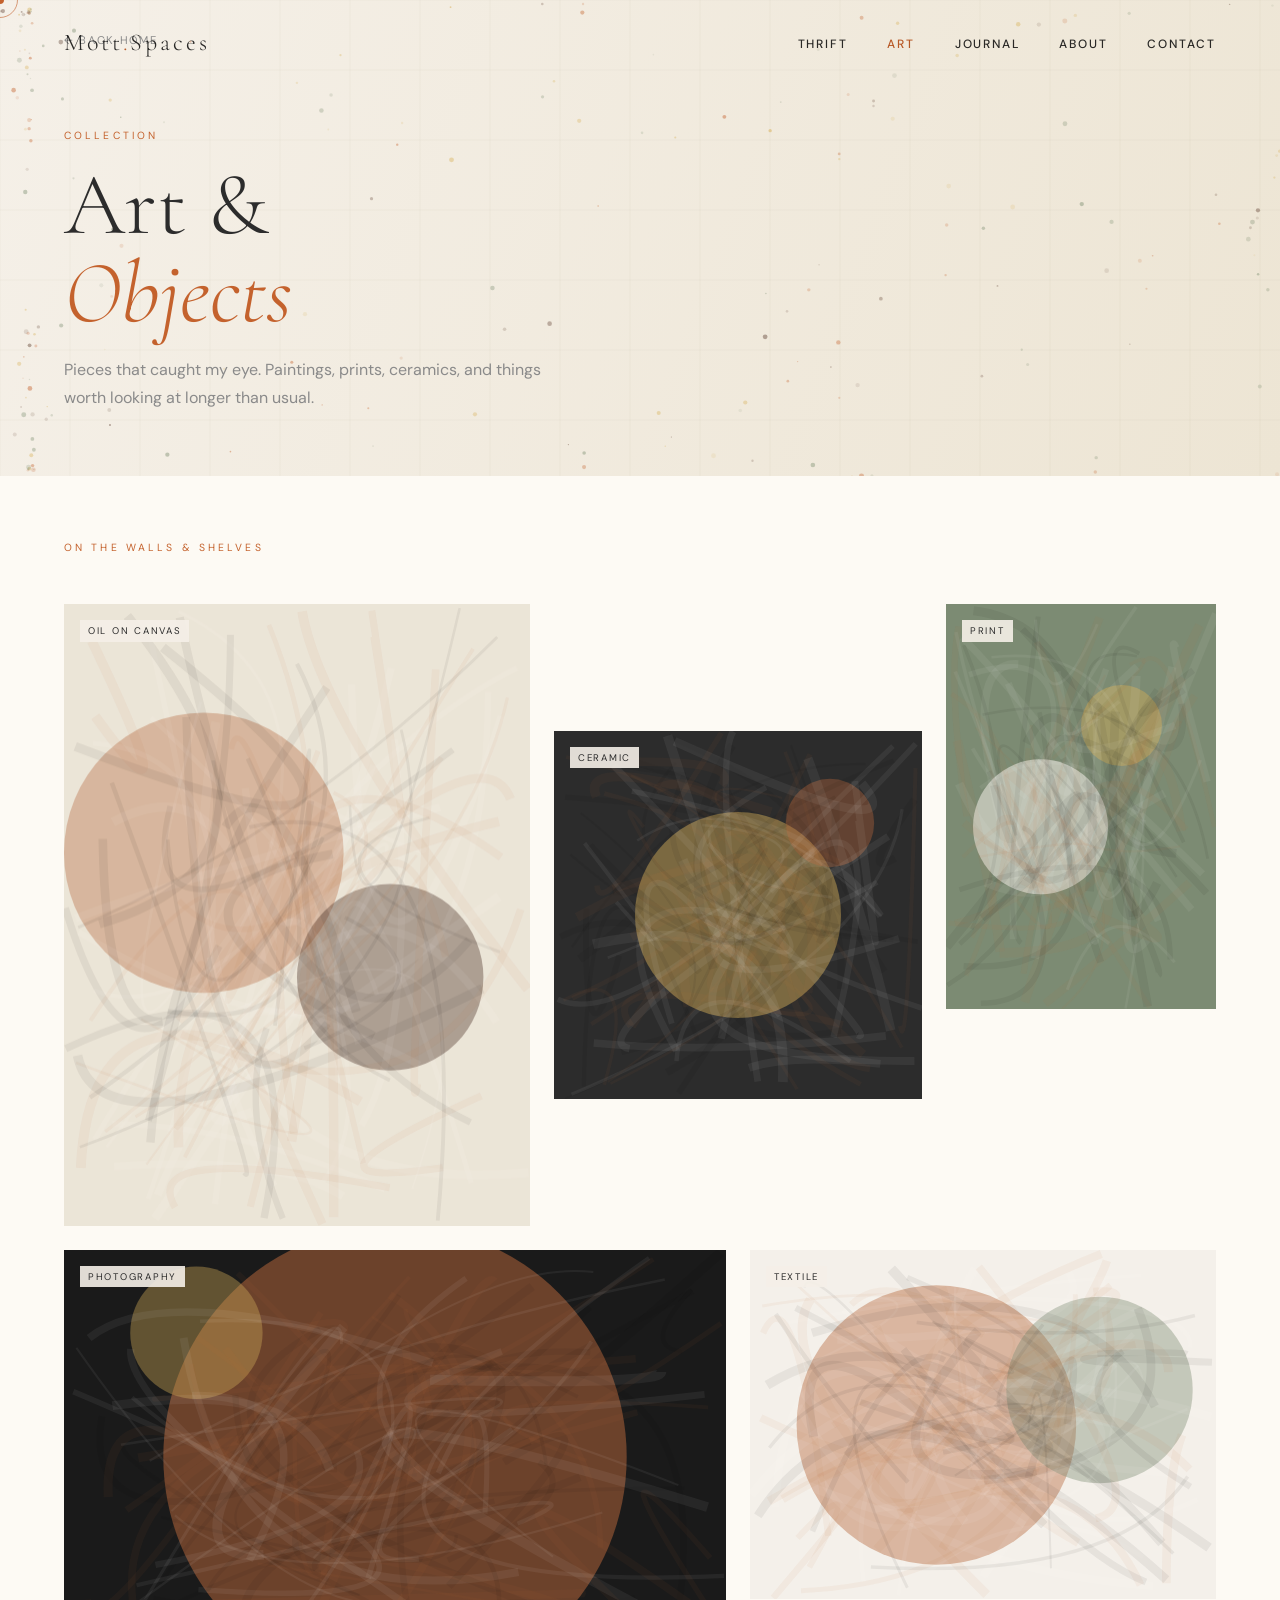
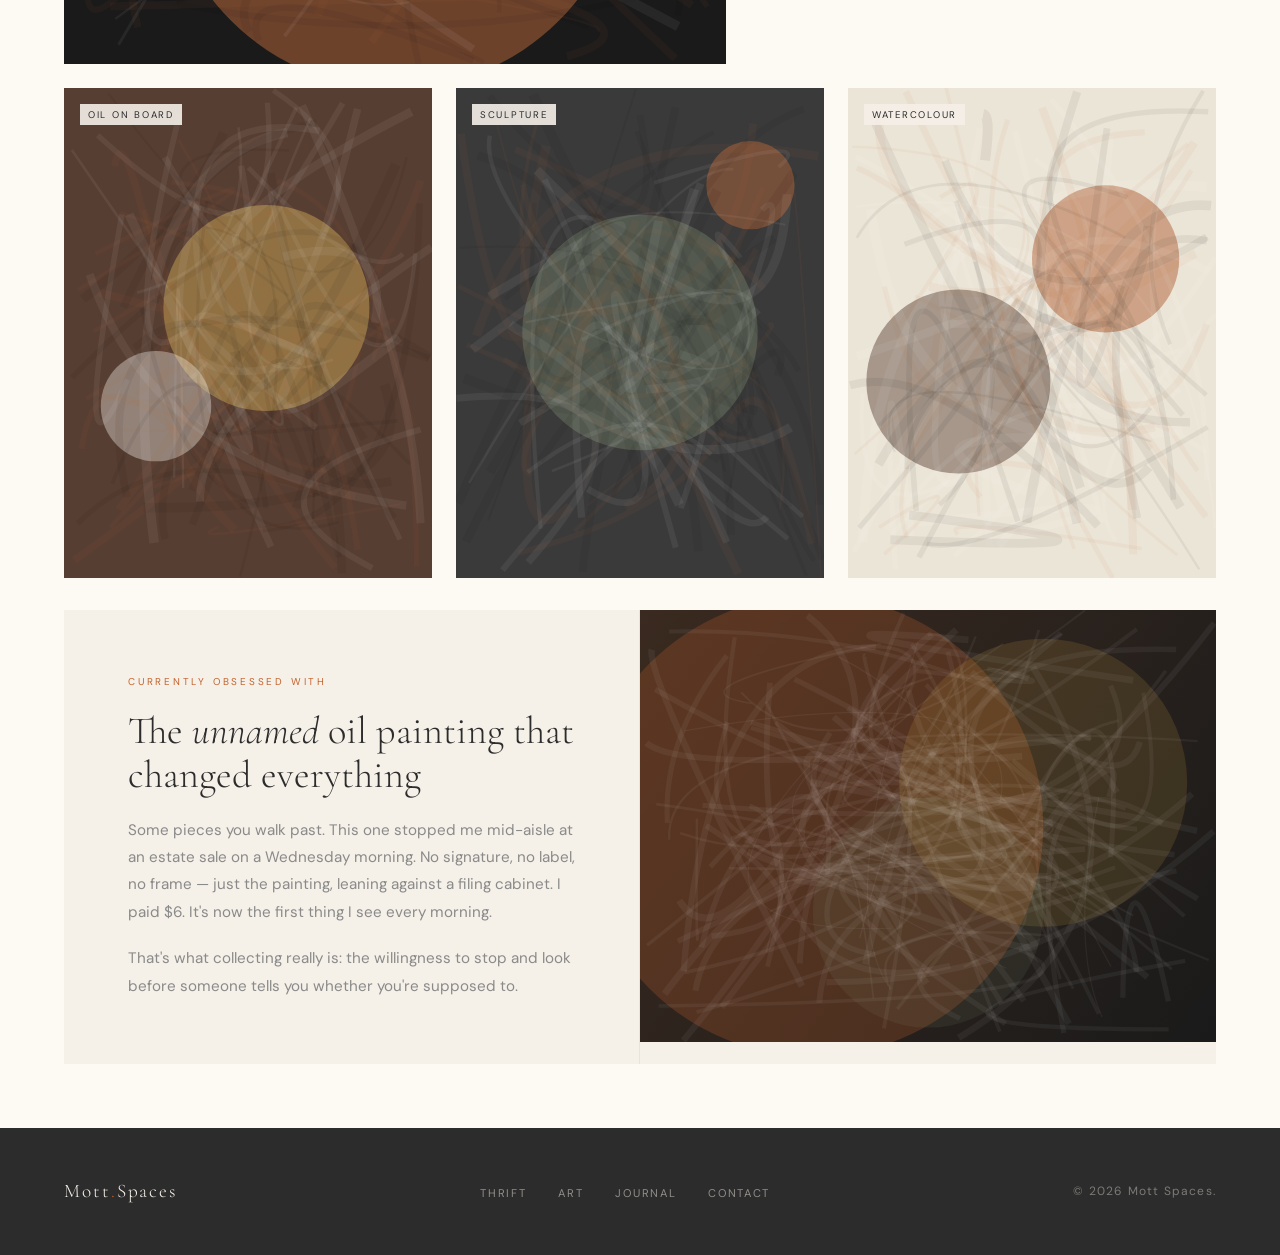
==== art/index.html @ 54dd6ce7 "restructure: homepage restored + dedicated thrift and art pages - index.html: restored as landing pa" ====
<!DOCTYPE html>
<html lang="en">
<head>
  <meta charset="UTF-8" />
  <meta name="viewport" content="width=device-width, initial-scale=1.0" />
  <title>Art &amp; Objects — Mott Spaces</title>
  <meta name="description" content="Paintings, prints, ceramics, and things worth looking at longer." />

  <link rel="preconnect" href="https://fonts.googleapis.com">
  <link rel="preconnect" href="https://fonts.gstatic.com" crossorigin>
  <link href="https://fonts.googleapis.com/css2?family=Cormorant+Garamond:ital,wght@0,300;0,400;0,600;1,300;1,400&family=DM+Sans:wght@300;400;500&display=swap" rel="stylesheet">
  <link rel="stylesheet" href="../assets/css/style.css" />

  <style>
    .reveal { opacity:0; transform:translateY(24px); transition:opacity .7s cubic-bezier(.25,.46,.45,.94),transform .7s cubic-bezier(.25,.46,.45,.94); }
    .reveal.visible { opacity:1; transform:translateY(0); }
    .reveal-delay-1 { transition-delay:.1s; }
    .reveal-delay-2 { transition-delay:.22s; }
    .reveal-delay-3 { transition-delay:.34s; }

    /* ── Page Hero ── */
    .page-hero {
      min-height: 52vh;
      display: flex; flex-direction: column; justify-content: flex-end;
      padding: 8rem var(--gutter) 4rem;
      position: relative; overflow: hidden;
      background: var(--cream);
    }
    #art-hero-canvas { position: absolute; inset: 0; width: 100%; height: 100%; }
    .page-hero-content { position: relative; z-index: 2; }
    .page-hero .back-link {
      position: absolute; top: 2rem; left: var(--gutter); z-index: 3;
      font-size: 0.7rem; letter-spacing: 0.15em; text-transform: uppercase;
      color: var(--mid-gray); text-decoration: none;
      display: flex; align-items: center; gap: 0.5rem; transition: color 0.3s;
    }
    .page-hero .back-link:hover { color: var(--terracotta); }
    .page-hero .eyebrow { font-size: 0.65rem; letter-spacing: 0.3em; text-transform: uppercase; color: var(--terracotta); margin-bottom: 1rem; display: block; }
    .page-hero h1 { font-family: var(--serif); font-size: clamp(3rem,7vw,5.5rem); font-weight: 300; color: var(--charcoal); line-height: 1; margin-bottom: 1.2rem; }
    .page-hero h1 em { font-style: italic; color: var(--terracotta); }
    .page-hero p { font-size: 1rem; color: var(--mid-gray); max-width: 480px; line-height: 1.75; }

    /* ── Gallery ── */
    .gallery-section { padding: 4rem var(--gutter); background: var(--warm-white); }

    /* Wall-style layout: asymmetric, editorial */
    .gallery-wall {
      display: grid;
      grid-template-columns: repeat(12, 1fr);
      gap: 1.5rem;
      margin-top: 3rem;
    }
    .art-card { position: relative; overflow: hidden; cursor: none; background: var(--light-gray); }
    .art-card:nth-child(1)  { grid-column: span 5; aspect-ratio: 3/4; }
    .art-card:nth-child(2)  { grid-column: span 4; aspect-ratio: 1/1; align-self: center; }
    .art-card:nth-child(3)  { grid-column: span 3; aspect-ratio: 2/3; }
    .art-card:nth-child(4)  { grid-column: span 7; aspect-ratio: 16/10; }
    .art-card:nth-child(5)  { grid-column: span 5; aspect-ratio: 4/3; }
    .art-card:nth-child(6)  { grid-column: span 4; aspect-ratio: 3/4; }
    .art-card:nth-child(7)  { grid-column: span 4; aspect-ratio: 3/4; }
    .art-card:nth-child(8)  { grid-column: span 4; aspect-ratio: 3/4; }

    .art-card canvas,
    .art-card img {
      position: absolute; inset: 0;
      width: 100%; height: 100%;
      object-fit: cover; display: block;
      transition: transform 0.9s cubic-bezier(0.25,0.46,0.45,0.94);
      filter: saturate(0.8);
    }
    .art-card:hover canvas,
    .art-card:hover img { transform: scale(1.04); filter: saturate(1.05); }

    /* Caption overlay */
    .art-caption {
      position: absolute;
      bottom: 0; left: 0; right: 0;
      background: linear-gradient(to top, rgba(44,44,44,0.9) 0%, transparent 60%);
      padding: 2rem 1.4rem 1.4rem;
      opacity: 0;
      transform: translateY(6px);
      transition: opacity 0.4s ease, transform 0.4s ease;
    }
    .art-card:hover .art-caption { opacity: 1; transform: translateY(0); }
    .art-caption h4 { font-family: var(--serif); font-size: 1.1rem; font-weight: 300; color: var(--cream); margin-bottom: 0.25rem; line-height: 1.2; }
    .art-caption .art-meta { font-size: 0.62rem; letter-spacing: 0.18em; text-transform: uppercase; color: var(--mustard); }
    .art-caption .art-note { font-size: 0.78rem; color: rgba(245,240,232,0.55); margin-top: 0.3rem; line-height: 1.5; }

    /* medium tag on corner */
    .art-tag {
      position: absolute; top: 1rem; left: 1rem; z-index: 2;
      font-size: 0.6rem; letter-spacing: 0.18em; text-transform: uppercase;
      background: rgba(245,240,232,0.9);
      color: var(--charcoal);
      padding: 3px 8px;
      pointer-events: none;
    }

    /* ── Second row: text + image split ── */
    .art-spotlight {
      display: grid;
      grid-template-columns: 1fr 1fr;
      gap: 0;
      background: var(--cream);
      margin-top: 2rem;
    }
    .art-spotlight-text {
      padding: 4rem;
      display: flex; flex-direction: column; justify-content: center; gap: 1.2rem;
      border-right: 1px solid var(--light-gray);
    }
    .art-spotlight-text .eyebrow { font-size: 0.62rem; letter-spacing: 0.28em; text-transform: uppercase; color: var(--terracotta); }
    .art-spotlight-text h3 { font-family: var(--serif); font-size: clamp(1.8rem,3vw,2.6rem); font-weight: 300; line-height: 1.15; color: var(--charcoal); }
    .art-spotlight-text h3 em { font-style: italic; }
    .art-spotlight-text p { font-size: 0.95rem; color: var(--mid-gray); line-height: 1.8; }
    .art-spotlight-img { aspect-ratio: 4/3; overflow: hidden; position: relative; }
    .art-spotlight-img canvas,
    .art-spotlight-img img { width: 100%; height: 100%; object-fit: cover; display: block; }

    @media (max-width: 900px) {
      .gallery-wall { grid-template-columns: 1fr 1fr; }
      .art-card:nth-child(n) { grid-column: span 1; aspect-ratio: 1/1; }
      .art-spotlight { grid-template-columns: 1fr; }
      .art-spotlight-text { padding: 2.5rem; border-right: none; border-bottom: 1px solid var(--light-gray); }
    }
  </style>
</head>
<body>

  <div class="cursor-dot"></div>
  <div class="cursor-ring"></div>

  <!-- ── NAV ─────────────────────────────────── -->
  <nav>
    <a href="/" class="nav-logo">Mott<span>.</span>Spaces</a>
    <ul class="nav-links">
      <li><a href="../thrift/index.html">Thrift</a></li>
      <li><a href="index.html" style="color:var(--terracotta)">Art</a></li>
      <li><a href="../index.html#journal">Journal</a></li>
      <li><a href="../index.html#about">About</a></li>
      <li><a href="../index.html#contact">Contact</a></li>
    </ul>
  </nav>

  <!-- ── PAGE HERO ────────────────────────────── -->
  <div class="page-hero">
    <canvas id="art-hero-canvas" aria-hidden="true"></canvas>
    <a href="../index.html" class="back-link">← Back home</a>
    <div class="page-hero-content">
      <span class="eyebrow reveal">Collection</span>
      <h1 class="reveal reveal-delay-1">Art &amp;<br><em>Objects</em></h1>
      <p class="reveal reveal-delay-2">Pieces that caught my eye. Paintings, prints, ceramics, and things worth looking at longer than usual.</p>
    </div>
  </div>

  <!-- ── GALLERY ──────────────────────────────── -->
  <div class="gallery-section">

    <span class="section-label reveal">On the Walls &amp; Shelves</span>

    <div class="gallery-wall">

      <div class="art-card reveal">
        <span class="art-tag">Oil on canvas</span>
        <canvas id="ac1"></canvas>
        <div class="art-caption">
          <h4>Untitled Figure Study</h4>
          <span class="art-meta">Found · Estate Sale 2024</span>
          <p class="art-note">No signature. Gestural brushwork, likely 1960s–70s.</p>
        </div>
      </div>

      <div class="art-card reveal reveal-delay-1">
        <span class="art-tag">Ceramic</span>
        <canvas id="ac2"></canvas>
        <div class="art-caption">
          <h4>Stoneware Vessel</h4>
          <span class="art-meta">Bought · Flea Market 2025</span>
          <p class="art-note">Ash glaze, fire-marked base. Unknown studio potter.</p>
        </div>
      </div>

      <div class="art-card reveal reveal-delay-2">
        <span class="art-tag">Print</span>
        <canvas id="ac3"></canvas>
        <div class="art-caption">
          <h4>Lithograph, Abstract</h4>
          <span class="art-meta">Found · Bins 2023</span>
          <p class="art-note">Numbered 12/50. Still hunting the artist's name.</p>
        </div>
      </div>

      <div class="art-card reveal reveal-delay-1">
        <span class="art-tag">Photography</span>
        <canvas id="ac4"></canvas>
        <div class="art-caption">
          <h4>Architectural Study, Rome</h4>
          <span class="art-meta">Gift · 2022</span>
          <p class="art-note">Silver gelatin print, framed in original walnut.</p>
        </div>
      </div>

      <div class="art-card reveal reveal-delay-2">
        <span class="art-tag">Textile</span>
        <canvas id="ac5"></canvas>
        <div class="art-caption">
          <h4>Hand-Woven Wall Piece</h4>
          <span class="art-meta">Bought · Maker's Market 2025</span>
          <p class="art-note">Natural linen and wool. Takes the light well.</p>
        </div>
      </div>

      <div class="art-card reveal reveal-delay-3">
        <span class="art-tag">Oil on board</span>
        <canvas id="ac6"></canvas>
        <div class="art-caption">
          <h4>Landscape Fragment</h4>
          <span class="art-meta">Found · Value Village 2024</span>
          <p class="art-note">Tiny painting, huge presence. $4.</p>
        </div>
      </div>

      <div class="art-card reveal">
        <span class="art-tag">Sculpture</span>
        <canvas id="ac7"></canvas>
        <div class="art-caption">
          <h4>Cast Iron Form</h4>
          <span class="art-meta">Found · Industrial Auction 2023</span>
          <p class="art-note">Industrial origin, repurposed as object. Heavy.</p>
        </div>
      </div>

      <div class="art-card reveal reveal-delay-1">
        <span class="art-tag">Watercolour</span>
        <canvas id="ac8"></canvas>
        <div class="art-caption">
          <h4>Interior, Morning Light</h4>
          <span class="art-meta">Bought · Artist Studio 2026</span>
          <p class="art-note">Small format, local artist. Captures something true.</p>
        </div>
      </div>

    </div>

    <!-- Spotlight piece -->
    <div class="art-spotlight reveal">
      <div class="art-spotlight-text">
        <span class="eyebrow">Currently Obsessed With</span>
        <h3>The <em>unnamed</em> oil painting that changed everything</h3>
        <p>
          Some pieces you walk past. This one stopped me mid-aisle at an estate sale on a Wednesday
          morning. No signature, no label, no frame — just the painting, leaning against a filing
          cabinet. I paid $6. It's now the first thing I see every morning.
        </p>
        <p>
          That's what collecting really is: the willingness to stop and look before someone tells
          you whether you're supposed to.
        </p>
      </div>
      <div class="art-spotlight-img">
        <canvas id="ac-spot"></canvas>
      </div>
    </div>

  </div>

  <!-- ── FOOTER ────────────────────────────────── -->
  <footer>
    <span class="logo">Mott<span>.</span>Spaces</span>
    <ul class="footer-links">
      <li><a href="../thrift/index.html">Thrift</a></li>
      <li><a href="index.html">Art</a></li>
      <li><a href="../index.html#journal">Journal</a></li>
      <li><a href="../index.html#contact">Contact</a></li>
    </ul>
    <p>© 2026 Mott Spaces.</p>
  </footer>

  <script src="../assets/js/main.js"></script>
  <script>
    // Art hero canvas — warm organic flow field
    (function() {
      const c = document.getElementById('art-hero-canvas');
      if (!c) return;
      const ctx = c.getContext('2d');
      let W, H;
      function resize() { W = c.width = window.innerWidth; H = c.height = c.parentElement.offsetHeight || 500; }
      resize(); window.addEventListener('resize', resize);
      const cols = ['#C4622D','#D4A843','#7A8C6E','#5C3D2E'];
      const pts = Array.from({length: 200}, () => ({
        x: Math.random()*2000, y: Math.random()*600,
        vx:(Math.random()-.5)*.4, vy:(Math.random()-.5)*.4,
        r: Math.random()*2+.5,
        color: cols[Math.floor(Math.random()*cols.length)],
        a: Math.random()*.35+.1
      }));
      let t = 0;
      (function loop(){
        requestAnimationFrame(loop);
        c.width = W;
        // warm gradient
        const g = ctx.createLinearGradient(0,0,W,H);
        g.addColorStop(0,'#F5F0E8'); g.addColorStop(1,'#EDE5D4');
        ctx.fillStyle = g; ctx.fillRect(0,0,W,H);
        // grid
        ctx.globalAlpha=0.035; ctx.strokeStyle='#5C3D2E'; ctx.lineWidth=1;
        for(let x=0;x<W;x+=70){ctx.beginPath();ctx.moveTo(x,0);ctx.lineTo(x,H);ctx.stroke();}
        for(let y=0;y<H;y+=70){ctx.beginPath();ctx.moveTo(0,y);ctx.lineTo(W,y);ctx.stroke();}
        // particles
        pts.forEach(p=>{
          const ang = Math.sin(p.x*.004+t*.0004)*Math.cos(p.y*.004+t*.0003)*Math.PI*2;
          p.vx+=Math.cos(ang)*.01; p.vy+=Math.sin(ang)*.01;
          p.vx*=.98; p.vy*=.98;
          p.x+=p.vx; p.y+=p.vy;
          if(p.x<0) p.x=W; if(p.x>W) p.x=0;
          if(p.y<0) p.y=H; if(p.y>H) p.y=0;
          ctx.globalAlpha=p.a;
          ctx.fillStyle=p.color;
          ctx.beginPath();ctx.arc(p.x,p.y,p.r,0,Math.PI*2);ctx.fill();
        });
        ctx.globalAlpha=1; t++;
      })();
    })();

    // Art card canvases — each a different MCM painting-like composition
    const artCards = [
      { id:'ac1', bg:'#EDE5D4', shapes:[{c:'#C4622D',x:.3,y:.4,r:.3},{c:'#5C3D2E',x:.7,y:.6,r:.2}] },
      { id:'ac2', bg:'#2C2C2C', shapes:[{c:'#D4A843',x:.5,y:.5,r:.28},{c:'#C4622D',x:.75,y:.25,r:.12}] },
      { id:'ac3', bg:'#7A8C6E', shapes:[{c:'#F5F0E8',x:.35,y:.55,r:.25},{c:'#D4A843',x:.65,y:.3,r:.15}] },
      { id:'ac4', bg:'#1A1A1A', shapes:[{c:'#C4622D',x:.5,y:.5,r:.35},{c:'#D4A843',x:.2,y:.2,r:.1}] },
      { id:'ac5', bg:'#F5F0E8', shapes:[{c:'#C4622D',x:.4,y:.5,r:.3},{c:'#7A8C6E',x:.75,y:.4,r:.2}] },
      { id:'ac6', bg:'#5C3D2E', shapes:[{c:'#D4A843',x:.55,y:.45,r:.28},{c:'#F5F0E8',x:.25,y:.65,r:.15}] },
      { id:'ac7', bg:'#3A3A3A', shapes:[{c:'#7A8C6E',x:.5,y:.5,r:.32},{c:'#C4622D',x:.8,y:.2,r:.12}] },
      { id:'ac8', bg:'#EDE5D4', shapes:[{c:'#5C3D2E',x:.3,y:.6,r:.25},{c:'#C4622D',x:.7,y:.35,r:.2}] },
    ];

    function drawArtCard(cfg) {
      const c = document.getElementById(cfg.id);
      if (!c) return;
      const ctx = c.getContext('2d');
      const par = c.parentElement;
      c.width  = par.offsetWidth  || 400;
      c.height = par.offsetHeight || 500;
      const W = c.width, H = c.height;
      ctx.fillStyle = cfg.bg; ctx.fillRect(0,0,W,H);
      cfg.shapes.forEach(s => {
        ctx.globalAlpha = .35 + Math.random()*.2;
        ctx.fillStyle = s.c;
        ctx.beginPath(); ctx.arc(s.x*W, s.y*H, s.r*W, 0, Math.PI*2); ctx.fill();
      });
      // paint-like brushstroke texture
      ctx.globalAlpha = .06;
      for(let i=0;i<80;i++){
        ctx.strokeStyle = ['#fff','#000','#C4622D'][i%3];
        ctx.lineWidth = Math.random()*8+2;
        ctx.beginPath();
        ctx.moveTo(Math.random()*W, Math.random()*H);
        ctx.quadraticCurveTo(Math.random()*W,Math.random()*H,Math.random()*W,Math.random()*H);
        ctx.stroke();
      }
      ctx.globalAlpha=1;
    }

    function drawSpotlight(id) {
      const c = document.getElementById(id);
      if (!c) return;
      const ctx = c.getContext('2d');
      const par = c.parentElement;
      c.width  = par.offsetWidth  || 600;
      c.height = par.offsetHeight || 400;
      const W = c.width, H = c.height;
      const g = ctx.createLinearGradient(0,0,W,H);
      g.addColorStop(0,'#3A2A20'); g.addColorStop(1,'#1A1A1A');
      ctx.fillStyle=g; ctx.fillRect(0,0,W,H);
      // layered shapes
      [[.3,.5,.4,'#C4622D',.25],[.7,.4,.25,'#D4A843',.15],[.5,.7,.2,'#7A8C6E',.12]].forEach(([x,y,r,col,a])=>{
        ctx.globalAlpha=a; ctx.fillStyle=col;
        ctx.beginPath(); ctx.arc(x*W,y*H,r*W,0,Math.PI*2); ctx.fill();
      });
      ctx.globalAlpha=.05;
      for(let i=0;i<100;i++){
        ctx.strokeStyle='#fff'; ctx.lineWidth=Math.random()*6+1;
        ctx.beginPath(); ctx.moveTo(Math.random()*W,Math.random()*H);
        ctx.quadraticCurveTo(Math.random()*W,Math.random()*H,Math.random()*W,Math.random()*H);
        ctx.stroke();
      }
      ctx.globalAlpha=1;
    }

    window.addEventListener('load', () => {
      artCards.forEach(drawArtCard);
      drawSpotlight('ac-spot');
    });
  </script>
</body>
</html>
---- assets/css/style.css ----
/* ============================================
   MOTT SPACES — Mid-Century Modern Design
   ============================================ */

@import url('https://fonts.googleapis.com/css2?family=Cormorant+Garamond:ital,wght@0,300;0,400;0,600;1,300;1,400&family=DM+Sans:wght@300;400;500&display=swap');

:root {
  --cream:     #F5F0E8;
  --warm-white:#FDFAF4;
  --walnut:    #5C3D2E;
  --terracotta:#C4622D;
  --mustard:   #D4A843;
  --sage:      #7A8C6E;
  --charcoal:  #2C2C2C;
  --mid-gray:  #8A8A8A;
  --light-gray:#E8E4DC;

  --serif: 'Cormorant Garamond', Georgia, serif;
  --sans:  'DM Sans', system-ui, sans-serif;

  --max-w: 1280px;
  --gutter: clamp(1.5rem, 5vw, 4rem);
}

*, *::before, *::after { box-sizing: border-box; margin: 0; padding: 0; }

html { scroll-behavior: smooth; }

body {
  background: var(--cream);
  color: var(--charcoal);
  font-family: var(--sans);
  font-size: 16px;
  line-height: 1.6;
  overflow-x: hidden;
  cursor: none; /* custom cursor */
}

/* ── CUSTOM CURSOR ─────────────────────────── */
.cursor-dot {
  position: fixed;
  width: 8px; height: 8px;
  background: var(--terracotta);
  border-radius: 50%;
  pointer-events: none;
  z-index: 9999;
  transform: translate(-50%, -50%);
  transition: transform 0.1s ease, width 0.3s ease, height 0.3s ease, background 0.3s ease;
}
.cursor-ring {
  position: fixed;
  width: 36px; height: 36px;
  border: 1.5px solid var(--terracotta);
  border-radius: 50%;
  pointer-events: none;
  z-index: 9998;
  transform: translate(-50%, -50%);
  transition: transform 0.15s ease, width 0.3s ease, height 0.3s ease, opacity 0.3s ease;
  opacity: 0.6;
}
body.cursor-hover .cursor-dot  { width: 12px; height: 12px; background: var(--mustard); }
body.cursor-hover .cursor-ring { width: 56px; height: 56px; opacity: 0.3; }

/* ── NAV ────────────────────────────────────── */
nav {
  position: fixed;
  top: 0; left: 0; right: 0;
  z-index: 100;
  display: flex;
  align-items: center;
  justify-content: space-between;
  padding: 1.5rem var(--gutter);
  mix-blend-mode: multiply;
  transition: background 0.4s ease, padding 0.4s ease;
}
nav.scrolled {
  background: rgba(245,240,232,0.92);
  backdrop-filter: blur(12px);
  padding: 1rem var(--gutter);
  mix-blend-mode: normal;
  border-bottom: 1px solid var(--light-gray);
}
.nav-logo {
  font-family: var(--serif);
  font-size: 1.5rem;
  font-weight: 300;
  letter-spacing: 0.12em;
  color: var(--charcoal);
  text-decoration: none;
}
.nav-logo span { color: var(--terracotta); }
.nav-links { display: flex; gap: 2.5rem; list-style: none; }
.nav-links a {
  font-family: var(--sans);
  font-size: 0.75rem;
  font-weight: 500;
  letter-spacing: 0.15em;
  text-transform: uppercase;
  color: var(--charcoal);
  text-decoration: none;
  position: relative;
  transition: color 0.3s;
}
.nav-links a::after {
  content: '';
  position: absolute;
  bottom: -3px; left: 0; right: 100%;
  height: 1px;
  background: var(--terracotta);
  transition: right 0.3s ease;
}
.nav-links a:hover { color: var(--terracotta); }
.nav-links a:hover::after { right: 0; }

/* ── HERO ───────────────────────────────────── */
#hero {
  position: relative;
  height: 100vh;
  display: flex;
  align-items: flex-end;
  padding: 0 var(--gutter) 5rem;
  overflow: hidden;
}
#hero-canvas {
  position: absolute;
  inset: 0;
  width: 100%; height: 100%;
  z-index: 0;
}
.hero-content {
  position: relative;
  z-index: 2;
  max-width: 720px;
}
.hero-eyebrow {
  font-family: var(--sans);
  font-size: 0.7rem;
  letter-spacing: 0.25em;
  text-transform: uppercase;
  color: var(--terracotta);
  margin-bottom: 1.2rem;
}
.hero-title {
  font-family: var(--serif);
  font-size: clamp(3.5rem, 8vw, 7rem);
  font-weight: 300;
  line-height: 0.95;
  color: var(--charcoal);
  margin-bottom: 1.8rem;
}
.hero-title em {
  font-style: italic;
  color: var(--terracotta);
}
.hero-sub {
  font-family: var(--sans);
  font-size: 1rem;
  font-weight: 300;
  color: var(--mid-gray);
  max-width: 420px;
  line-height: 1.7;
  margin-bottom: 2.5rem;
}
.hero-cta {
  display: inline-flex;
  align-items: center;
  gap: 0.75rem;
  font-family: var(--sans);
  font-size: 0.75rem;
  letter-spacing: 0.15em;
  text-transform: uppercase;
  color: var(--charcoal);
  text-decoration: none;
  border-bottom: 1px solid var(--charcoal);
  padding-bottom: 4px;
  transition: color 0.3s, border-color 0.3s;
}
.hero-cta:hover { color: var(--terracotta); border-color: var(--terracotta); }
.hero-scroll {
  position: absolute;
  right: var(--gutter);
  bottom: 5rem;
  z-index: 2;
  display: flex;
  flex-direction: column;
  align-items: center;
  gap: 0.5rem;
  font-size: 0.6rem;
  letter-spacing: 0.2em;
  text-transform: uppercase;
  color: var(--mid-gray);
  writing-mode: vertical-lr;
}
.hero-scroll::after {
  content: '';
  width: 1px;
  height: 60px;
  background: linear-gradient(to bottom, var(--terracotta), transparent);
  animation: scrollLine 2s ease-in-out infinite;
}
@keyframes scrollLine {
  0%   { transform: scaleY(0); transform-origin: top; }
  50%  { transform: scaleY(1); transform-origin: top; }
  51%  { transform-origin: bottom; }
  100% { transform: scaleY(0); transform-origin: bottom; }
}

/* ── SECTION SHARED ─────────────────────────── */
section { padding: clamp(4rem, 10vw, 8rem) var(--gutter); }

.section-label {
  font-size: 0.65rem;
  letter-spacing: 0.3em;
  text-transform: uppercase;
  color: var(--terracotta);
  margin-bottom: 1rem;
  display: block;
}
.section-title {
  font-family: var(--serif);
  font-size: clamp(2.2rem, 5vw, 3.8rem);
  font-weight: 300;
  line-height: 1.1;
  color: var(--charcoal);
  margin-bottom: 1.5rem;
}
.section-title em { font-style: italic; }

/* ── ABOUT STRIP ─────────────────────────────── */
#about {
  background: var(--charcoal);
  display: grid;
  grid-template-columns: 1fr 1fr;
  gap: 4rem;
  align-items: center;
}
#about .section-label { color: var(--mustard); }
#about .section-title { color: var(--cream); }
#about p {
  color: rgba(245,240,232,0.7);
  font-size: 1.05rem;
  line-height: 1.8;
  margin-bottom: 1.2rem;
}
.about-canvas-wrap {
  position: relative;
  aspect-ratio: 4/5;
  overflow: hidden;
}
#about-canvas { width: 100%; height: 100%; display: block; }

/* ── PROJECTS GRID ──────────────────────────── */
#projects { background: var(--warm-white); }
.projects-header {
  display: flex;
  align-items: flex-end;
  justify-content: space-between;
  margin-bottom: 3.5rem;
  flex-wrap: wrap;
  gap: 1rem;
}
.view-all {
  font-size: 0.75rem;
  letter-spacing: 0.15em;
  text-transform: uppercase;
  color: var(--mid-gray);
  text-decoration: none;
  border-bottom: 1px solid var(--light-gray);
  padding-bottom: 3px;
  transition: color 0.3s, border-color 0.3s;
}
.view-all:hover { color: var(--terracotta); border-color: var(--terracotta); }

.projects-grid {
  display: grid;
  grid-template-columns: repeat(12, 1fr);
  gap: 1.5rem;
}
.project-card {
  position: relative;
  overflow: hidden;
  background: var(--light-gray);
  cursor: none;
}
.project-card:nth-child(1) { grid-column: span 7; aspect-ratio: 4/3; }
.project-card:nth-child(2) { grid-column: span 5; aspect-ratio: 3/4; }
.project-card:nth-child(3) { grid-column: span 4; aspect-ratio: 3/4; }
.project-card:nth-child(4) { grid-column: span 8; aspect-ratio: 16/9; }

.project-card img {
  width: 100%; height: 100%;
  object-fit: cover;
  display: block;
  transition: transform 0.8s cubic-bezier(0.25, 0.46, 0.45, 0.94);
  filter: saturate(0.9);
}
.project-card:hover img { transform: scale(1.06); filter: saturate(1.1); }

.project-card-overlay {
  position: absolute;
  inset: 0;
  background: linear-gradient(to top, rgba(44,44,44,0.85) 0%, transparent 55%);
  opacity: 0;
  transition: opacity 0.4s ease;
  display: flex;
  flex-direction: column;
  justify-content: flex-end;
  padding: 2rem;
}
.project-card:hover .project-card-overlay { opacity: 1; }

.project-card-overlay h3 {
  font-family: var(--serif);
  font-size: 1.6rem;
  font-weight: 300;
  color: var(--cream);
  margin-bottom: 0.3rem;
}
.project-card-overlay span {
  font-size: 0.7rem;
  letter-spacing: 0.2em;
  text-transform: uppercase;
  color: var(--mustard);
}

/* placeholder canvas cards */
.project-placeholder {
  width: 100%; height: 100%;
  display: block;
}

/* ── JOURNAL ────────────────────────────────── */
#journal { background: var(--cream); }
.journal-grid {
  display: grid;
  grid-template-columns: repeat(auto-fill, minmax(320px, 1fr));
  gap: 2.5rem;
  margin-top: 3.5rem;
}
.journal-card {
  text-decoration: none;
  color: inherit;
  display: flex;
  flex-direction: column;
  gap: 1rem;
  group: true;
}
.journal-card-img {
  aspect-ratio: 3/2;
  overflow: hidden;
  background: var(--light-gray);
}
.journal-card-img canvas {
  width: 100%; height: 100%; display: block;
  transition: transform 0.6s ease;
}
.journal-card:hover .journal-card-img canvas { transform: scale(1.04); }

.journal-card-meta {
  display: flex;
  align-items: center;
  gap: 0.75rem;
  font-size: 0.65rem;
  letter-spacing: 0.2em;
  text-transform: uppercase;
  color: var(--mid-gray);
}
.journal-card-meta .tag {
  color: var(--terracotta);
  border: 1px solid var(--terracotta);
  padding: 2px 8px;
  border-radius: 20px;
}
.journal-card h3 {
  font-family: var(--serif);
  font-size: 1.5rem;
  font-weight: 300;
  line-height: 1.25;
  color: var(--charcoal);
  transition: color 0.3s;
}
.journal-card:hover h3 { color: var(--terracotta); }
.journal-card p {
  font-size: 0.9rem;
  color: var(--mid-gray);
  line-height: 1.7;
}

/* ── MARQUEE ─────────────────────────────────── */
.marquee-wrap {
  background: var(--walnut);
  padding: 1.2rem 0;
  overflow: hidden;
  white-space: nowrap;
}
.marquee-track {
  display: inline-flex;
  animation: marquee 22s linear infinite;
}
.marquee-track span {
  font-family: var(--serif);
  font-size: 1.1rem;
  font-style: italic;
  color: var(--cream);
  opacity: 0.8;
  padding: 0 2.5rem;
}
.marquee-track span.dot {
  color: var(--mustard);
  font-style: normal;
  opacity: 1;
  padding: 0;
}
@keyframes marquee { to { transform: translateX(-50%); } }

/* ── CONTACT ─────────────────────────────────── */
#contact {
  background: var(--cream);
  display: block;
  max-width: 640px;
}
#contact .section-title { margin-bottom: 2rem; }
.contact-detail {
  margin-bottom: 1.5rem;
}
.contact-detail label {
  display: block;
  font-size: 0.65rem;
  letter-spacing: 0.25em;
  text-transform: uppercase;
  color: var(--mid-gray);
  margin-bottom: 0.4rem;
}
.contact-detail a, .contact-detail p {
  font-family: var(--serif);
  font-size: 1.2rem;
  color: var(--charcoal);
  text-decoration: none;
  transition: color 0.3s;
}
.contact-detail a:hover { color: var(--terracotta); }

.contact-form { display: flex; flex-direction: column; gap: 1.5rem; }
.form-group { display: flex; flex-direction: column; gap: 0.4rem; }
.form-group label {
  font-size: 0.65rem;
  letter-spacing: 0.2em;
  text-transform: uppercase;
  color: var(--mid-gray);
}
.form-group input,
.form-group textarea {
  background: transparent;
  border: none;
  border-bottom: 1px solid var(--light-gray);
  padding: 0.6rem 0;
  font-family: var(--sans);
  font-size: 1rem;
  color: var(--charcoal);
  outline: none;
  transition: border-color 0.3s;
  resize: none;
}
.form-group input:focus,
.form-group textarea:focus { border-color: var(--terracotta); }
.form-group textarea { min-height: 120px; }
.btn-submit {
  align-self: flex-start;
  background: var(--terracotta);
  color: var(--cream);
  border: none;
  padding: 0.9rem 2.5rem;
  font-family: var(--sans);
  font-size: 0.75rem;
  letter-spacing: 0.2em;
  text-transform: uppercase;
  cursor: none;
  transition: background 0.3s, transform 0.2s;
}
.btn-submit:hover { background: var(--walnut); transform: translateY(-2px); }

/* ── FOOTER ──────────────────────────────────── */
footer {
  background: var(--charcoal);
  padding: 3rem var(--gutter);
  display: flex;
  align-items: center;
  justify-content: space-between;
  flex-wrap: wrap;
  gap: 1.5rem;
}
footer .logo {
  font-family: var(--serif);
  font-size: 1.2rem;
  font-weight: 300;
  color: var(--cream);
  letter-spacing: 0.1em;
}
footer .logo span { color: var(--terracotta); }
footer p {
  font-size: 0.75rem;
  color: rgba(245,240,232,0.4);
  letter-spacing: 0.1em;
}
.footer-links { display: flex; gap: 2rem; list-style: none; }
.footer-links a {
  font-size: 0.7rem;
  letter-spacing: 0.15em;
  text-transform: uppercase;
  color: rgba(245,240,232,0.5);
  text-decoration: none;
  transition: color 0.3s;
}
.footer-links a:hover { color: var(--mustard); }

/* ── RESPONSIVE ──────────────────────────────── */
@media (max-width: 768px) {
  #about, #contact { grid-template-columns: 1fr; }
  .about-canvas-wrap { aspect-ratio: 16/9; }
  .projects-grid { grid-template-columns: 1fr 1fr; }
  .project-card:nth-child(n) { grid-column: span 2; aspect-ratio: 4/3; }
  .nav-links { display: none; }
}
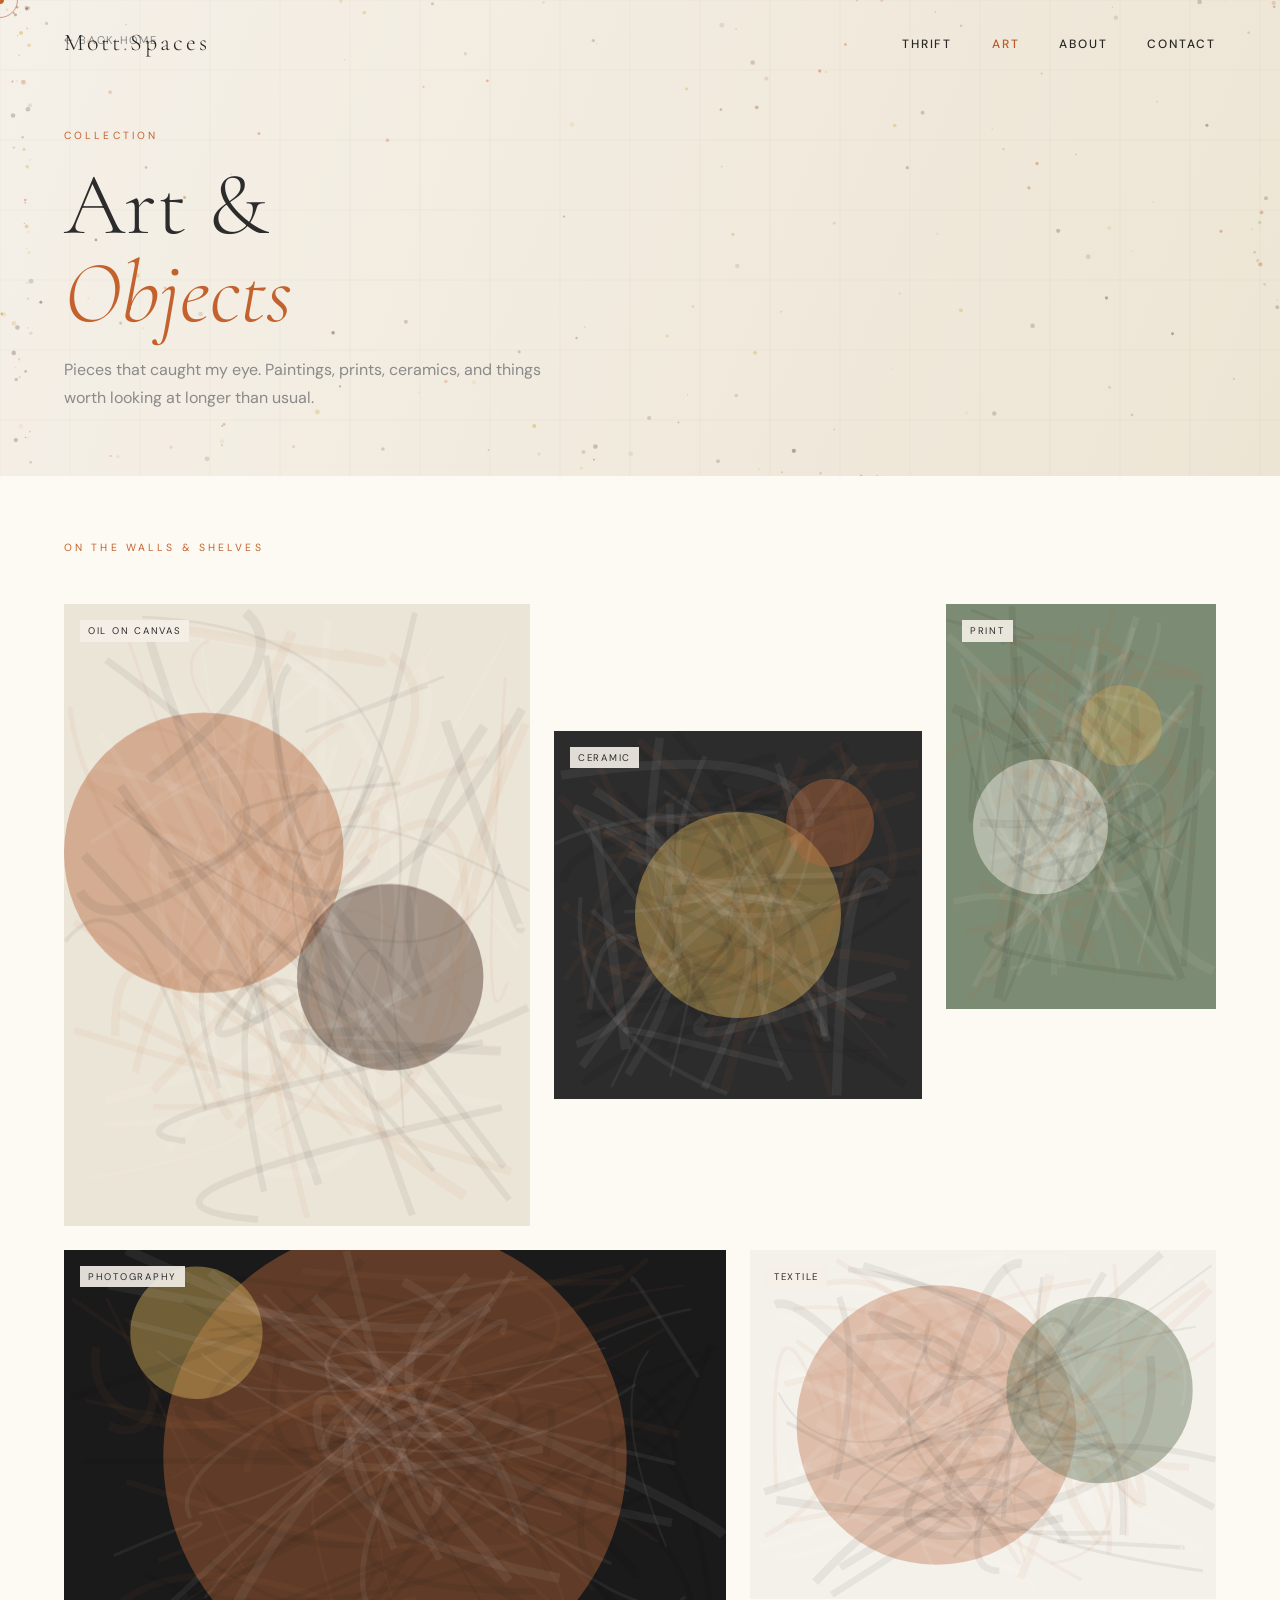
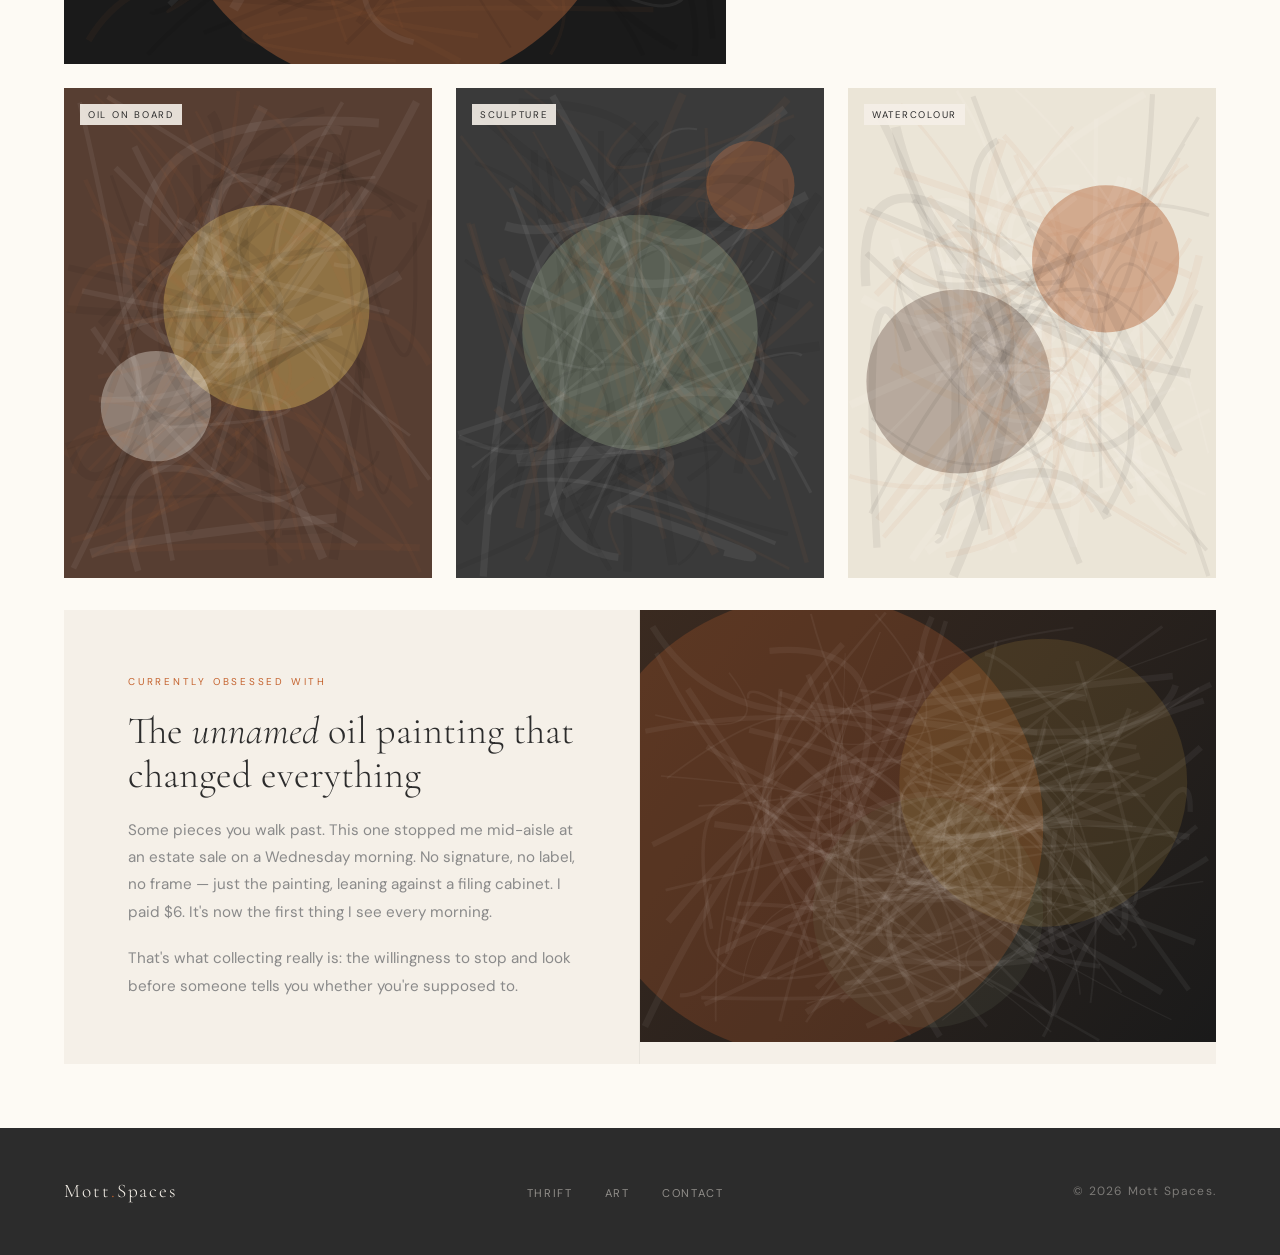
==== commit 87822fd0: "remove journal section: nav, footer, section card, and preview section" ====
--- a/art/index.html
+++ b/art/index.html
@@ -136,7 +136,6 @@
     <ul class="nav-links">
       <li><a href="../thrift/index.html">Thrift</a></li>
       <li><a href="index.html" style="color:var(--terracotta)">Art</a></li>
-      <li><a href="../index.html#journal">Journal</a></li>
       <li><a href="../index.html#about">About</a></li>
       <li><a href="../index.html#contact">Contact</a></li>
     </ul>
@@ -270,7 +269,6 @@
     <ul class="footer-links">
       <li><a href="../thrift/index.html">Thrift</a></li>
       <li><a href="index.html">Art</a></li>
-      <li><a href="../index.html#journal">Journal</a></li>
       <li><a href="../index.html#contact">Contact</a></li>
     </ul>
     <p>© 2026 Mott Spaces.</p>
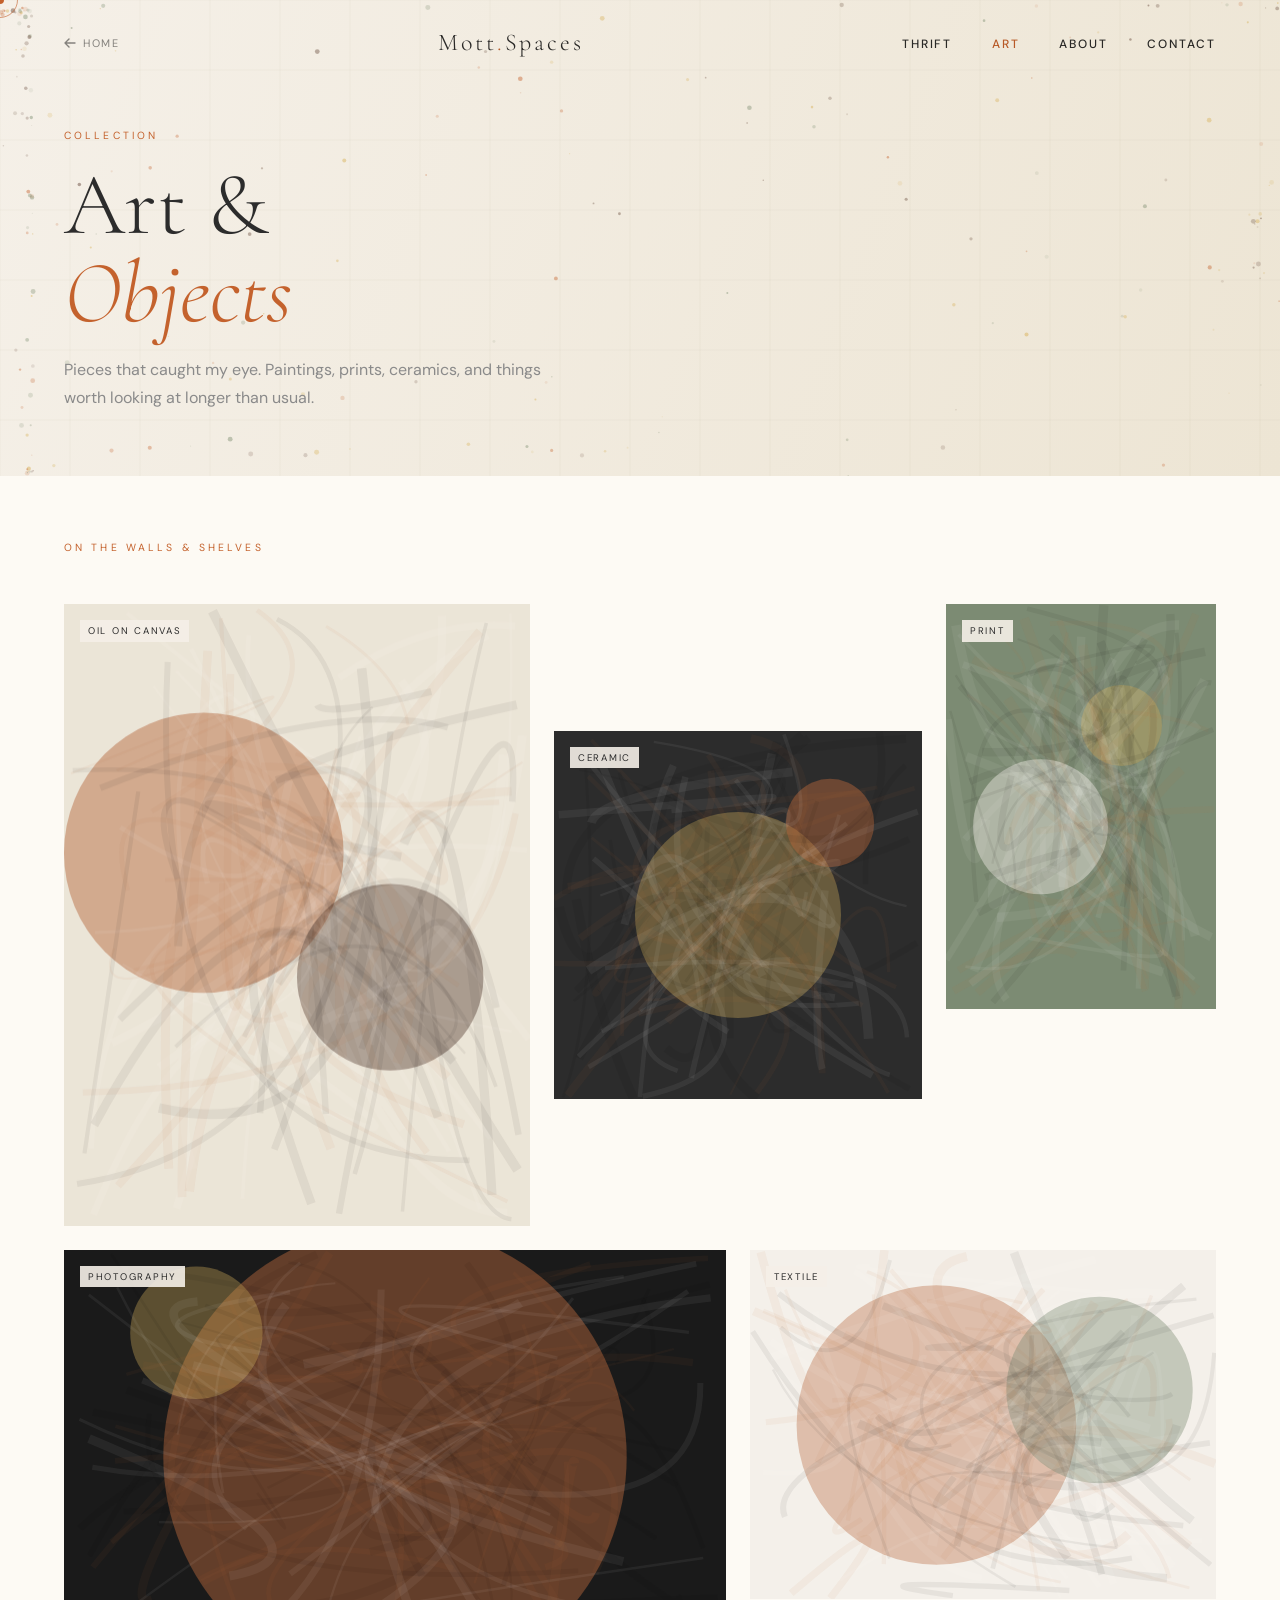
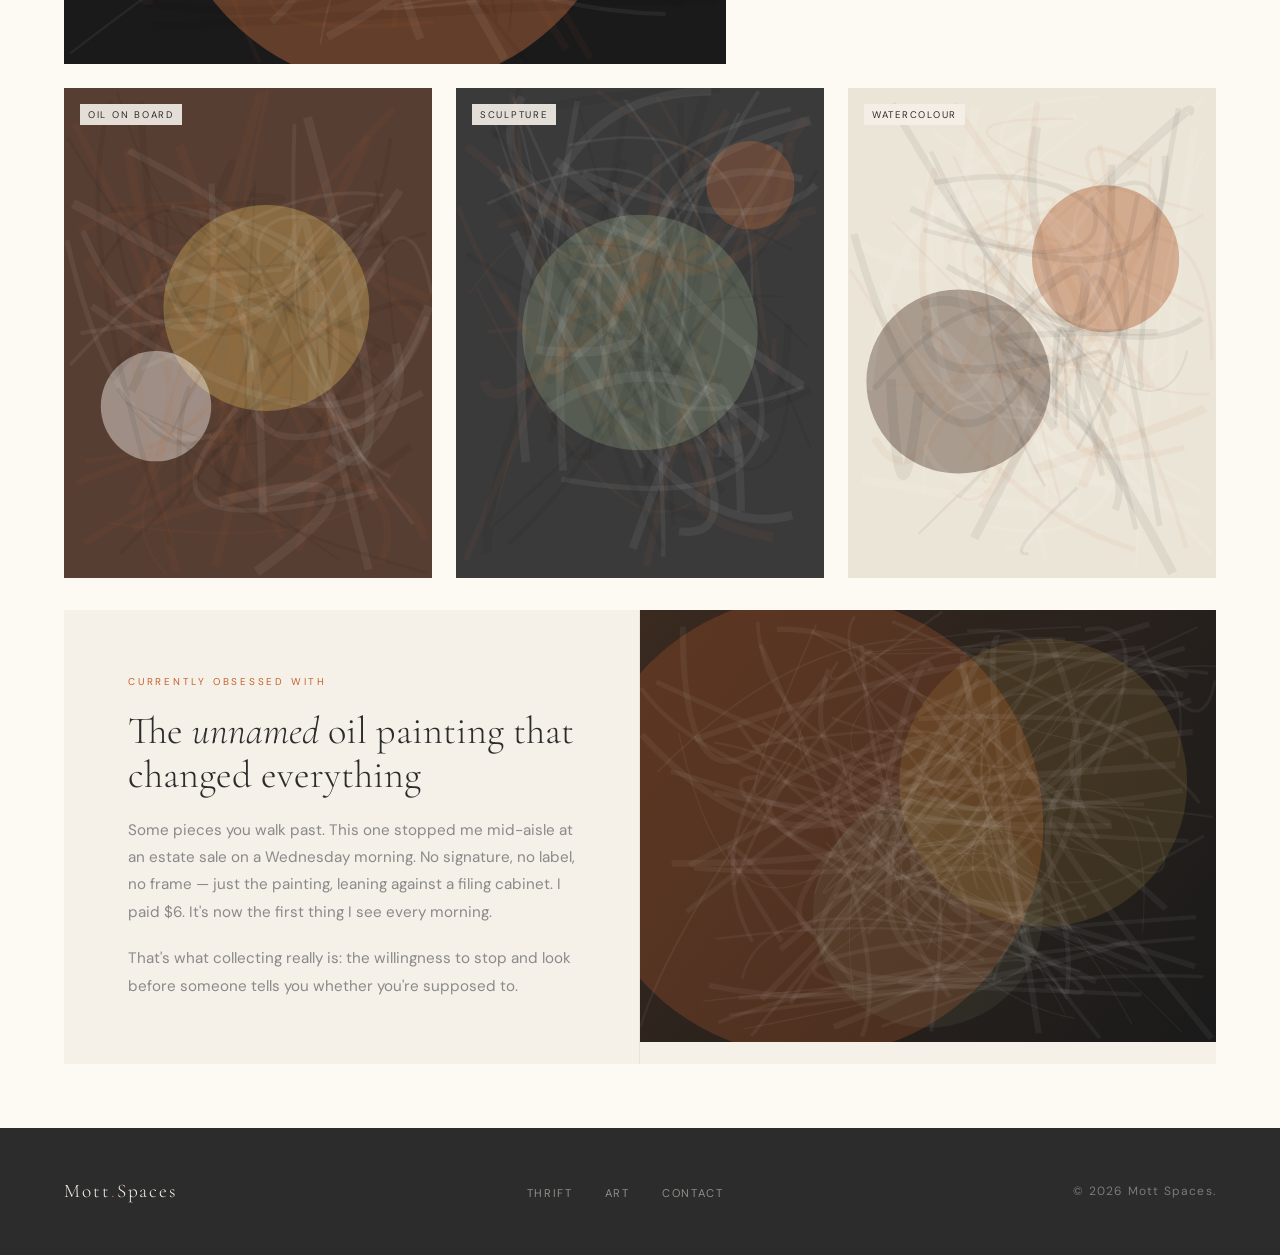
==== commit 92f3f90c: "fix: move back-home link into nav bar (left of logo), add lightbox to all pages - Back link no longe" ====
--- a/art/index.html
+++ b/art/index.html
@@ -28,13 +28,15 @@
     }
     #art-hero-canvas { position: absolute; inset: 0; width: 100%; height: 100%; }
     .page-hero-content { position: relative; z-index: 2; }
-    .page-hero .back-link {
-      position: absolute; top: 2rem; left: var(--gutter); z-index: 3;
-      font-size: 0.7rem; letter-spacing: 0.15em; text-transform: uppercase;
+    .nav-back {
+      font-size: 0.68rem; letter-spacing: 0.15em; text-transform: uppercase;
       color: var(--mid-gray); text-decoration: none;
-      display: flex; align-items: center; gap: 0.5rem; transition: color 0.3s;
-    }
-    .page-hero .back-link:hover { color: var(--terracotta); }
+      display: flex; align-items: center; gap: 0.45rem;
+      transition: color 0.3s;
+      white-space: nowrap;
+    }
+    .nav-back:hover { color: var(--terracotta); }
+    .nav-back svg { flex-shrink: 0; }
     .page-hero .eyebrow { font-size: 0.65rem; letter-spacing: 0.3em; text-transform: uppercase; color: var(--terracotta); margin-bottom: 1rem; display: block; }
     .page-hero h1 { font-family: var(--serif); font-size: clamp(3rem,7vw,5.5rem); font-weight: 300; color: var(--charcoal); line-height: 1; margin-bottom: 1.2rem; }
     .page-hero h1 em { font-style: italic; color: var(--terracotta); }
@@ -132,6 +134,10 @@
 
   <!-- ── NAV ─────────────────────────────────── -->
   <nav>
+    <a href="../index.html" class="nav-back">
+      <svg width="12" height="10" viewBox="0 0 12 10" fill="none"><path d="M11 5H1M5 1L1 5l4 4" stroke="currentColor" stroke-width="1.4" stroke-linecap="round" stroke-linejoin="round"/></svg>
+      Home
+    </a>
     <a href="/" class="nav-logo">Mott<span>.</span>Spaces</a>
     <ul class="nav-links">
       <li><a href="../thrift/index.html">Thrift</a></li>
@@ -144,7 +150,7 @@
   <!-- ── PAGE HERO ────────────────────────────── -->
   <div class="page-hero">
     <canvas id="art-hero-canvas" aria-hidden="true"></canvas>
-    <a href="../index.html" class="back-link">← Back home</a>
+
     <div class="page-hero-content">
       <span class="eyebrow reveal">Collection</span>
       <h1 class="reveal reveal-delay-1">Art &amp;<br><em>Objects</em></h1>
@@ -159,9 +165,12 @@
 
     <div class="gallery-wall">
 
-      <div class="art-card reveal">
+      <div class="art-card lightbox-trigger reveal"
+        data-lb-canvas="ac1"
+        data-lb-title="Untitled Figure Study"
+        data-lb-meta="Oil on canvas · Estate Sale 2024">
         <span class="art-tag">Oil on canvas</span>
-        <canvas id="ac1"></canvas>
+        <!-- ac1 --><canvas id="ac1"></canvas>
         <div class="art-caption">
           <h4>Untitled Figure Study</h4>
           <span class="art-meta">Found · Estate Sale 2024</span>
@@ -169,9 +178,12 @@
         </div>
       </div>
 
-      <div class="art-card reveal reveal-delay-1">
+      <div class="art-card lightbox-trigger reveal reveal-delay-1"
+        data-lb-canvas="ac2"
+        data-lb-title="Stoneware Vessel"
+        data-lb-meta="Ceramic · Flea Market 2025">
         <span class="art-tag">Ceramic</span>
-        <canvas id="ac2"></canvas>
+        <!-- ac2 --><canvas id="ac2"></canvas>
         <div class="art-caption">
           <h4>Stoneware Vessel</h4>
           <span class="art-meta">Bought · Flea Market 2025</span>
@@ -179,9 +191,12 @@
         </div>
       </div>
 
-      <div class="art-card reveal reveal-delay-2">
+      <div class="art-card lightbox-trigger reveal reveal-delay-2"
+        data-lb-canvas="ac3"
+        data-lb-title="Lithograph, Abstract"
+        data-lb-meta="Print · Bins 2023">
         <span class="art-tag">Print</span>
-        <canvas id="ac3"></canvas>
+        <!-- ac3 --><canvas id="ac3"></canvas>
         <div class="art-caption">
           <h4>Lithograph, Abstract</h4>
           <span class="art-meta">Found · Bins 2023</span>
@@ -189,9 +204,12 @@
         </div>
       </div>
 
-      <div class="art-card reveal reveal-delay-1">
+      <div class="art-card lightbox-trigger reveal reveal-delay-1"
+        data-lb-canvas="ac4"
+        data-lb-title="Architectural Study, Rome"
+        data-lb-meta="Photography · Gift 2022">
         <span class="art-tag">Photography</span>
-        <canvas id="ac4"></canvas>
+        <!-- ac4 --><canvas id="ac4"></canvas>
         <div class="art-caption">
           <h4>Architectural Study, Rome</h4>
           <span class="art-meta">Gift · 2022</span>
@@ -199,9 +217,12 @@
         </div>
       </div>
 
-      <div class="art-card reveal reveal-delay-2">
+      <div class="art-card lightbox-trigger reveal reveal-delay-2"
+        data-lb-canvas="ac5"
+        data-lb-title="Hand-Woven Wall Piece"
+        data-lb-meta="Textile · Maker's Market 2025">
         <span class="art-tag">Textile</span>
-        <canvas id="ac5"></canvas>
+        <!-- ac5 --><canvas id="ac5"></canvas>
         <div class="art-caption">
           <h4>Hand-Woven Wall Piece</h4>
           <span class="art-meta">Bought · Maker's Market 2025</span>
@@ -209,9 +230,12 @@
         </div>
       </div>
 
-      <div class="art-card reveal reveal-delay-3">
+      <div class="art-card lightbox-trigger reveal reveal-delay-3"
+        data-lb-canvas="ac6"
+        data-lb-title="Landscape Fragment"
+        data-lb-meta="Oil on board · Value Village 2024">
         <span class="art-tag">Oil on board</span>
-        <canvas id="ac6"></canvas>
+        <!-- ac6 --><canvas id="ac6"></canvas>
         <div class="art-caption">
           <h4>Landscape Fragment</h4>
           <span class="art-meta">Found · Value Village 2024</span>
@@ -219,9 +243,12 @@
         </div>
       </div>
 
-      <div class="art-card reveal">
+      <div class="art-card lightbox-trigger reveal"
+        data-lb-canvas="ac7"
+        data-lb-title="Cast Iron Form"
+        data-lb-meta="Sculpture · Industrial Auction 2023">
         <span class="art-tag">Sculpture</span>
-        <canvas id="ac7"></canvas>
+        <!-- ac7 --><canvas id="ac7"></canvas>
         <div class="art-caption">
           <h4>Cast Iron Form</h4>
           <span class="art-meta">Found · Industrial Auction 2023</span>
@@ -229,9 +256,12 @@
         </div>
       </div>
 
-      <div class="art-card reveal reveal-delay-1">
+      <div class="art-card lightbox-trigger reveal reveal-delay-1"
+        data-lb-canvas="ac8"
+        data-lb-title="Interior, Morning Light"
+        data-lb-meta="Watercolour · Artist Studio 2026">
         <span class="art-tag">Watercolour</span>
-        <canvas id="ac8"></canvas>
+        <!-- ac8 --><canvas id="ac8"></canvas>
         <div class="art-caption">
           <h4>Interior, Morning Light</h4>
           <span class="art-meta">Bought · Artist Studio 2026</span>
@@ -275,6 +305,7 @@
   </footer>
 
   <script src="../assets/js/main.js"></script>
+  <script src="../assets/js/lightbox.js"></script>
   <script>
     // Art hero canvas — warm organic flow field
     (function() {
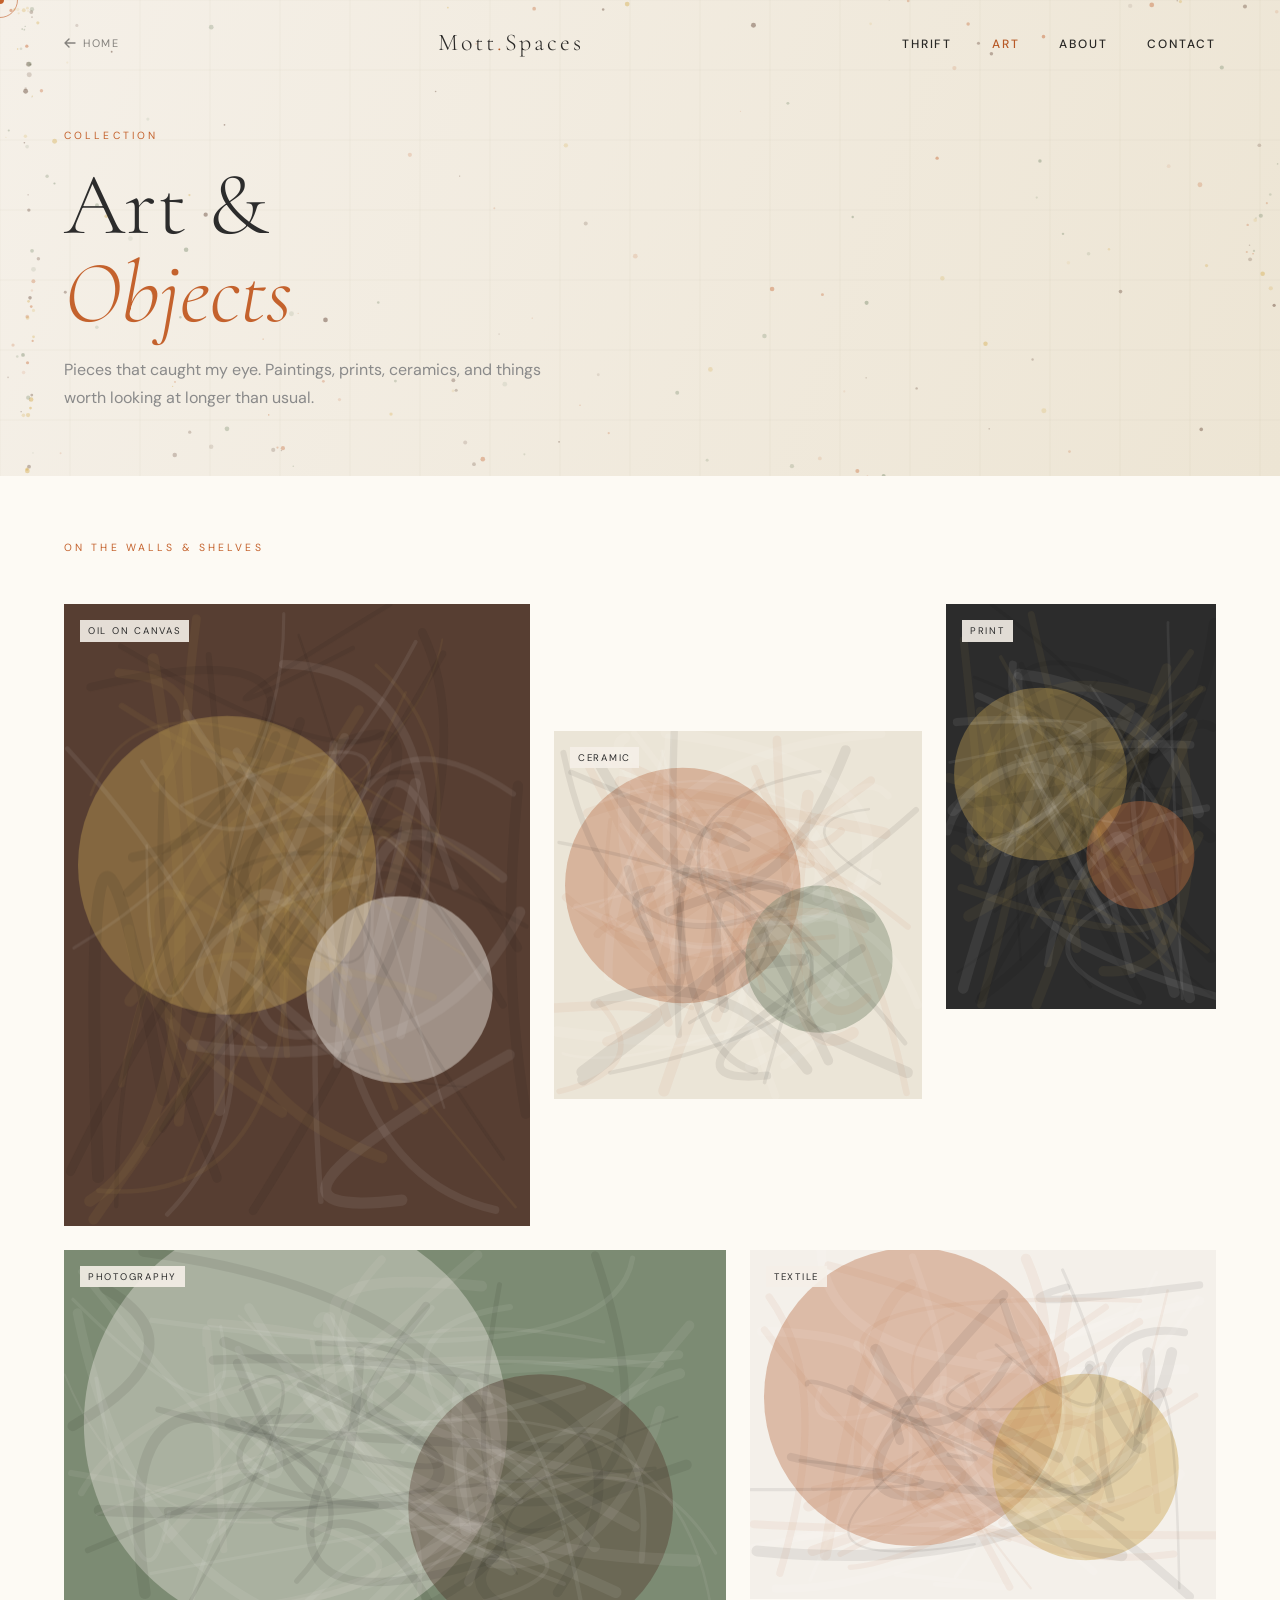
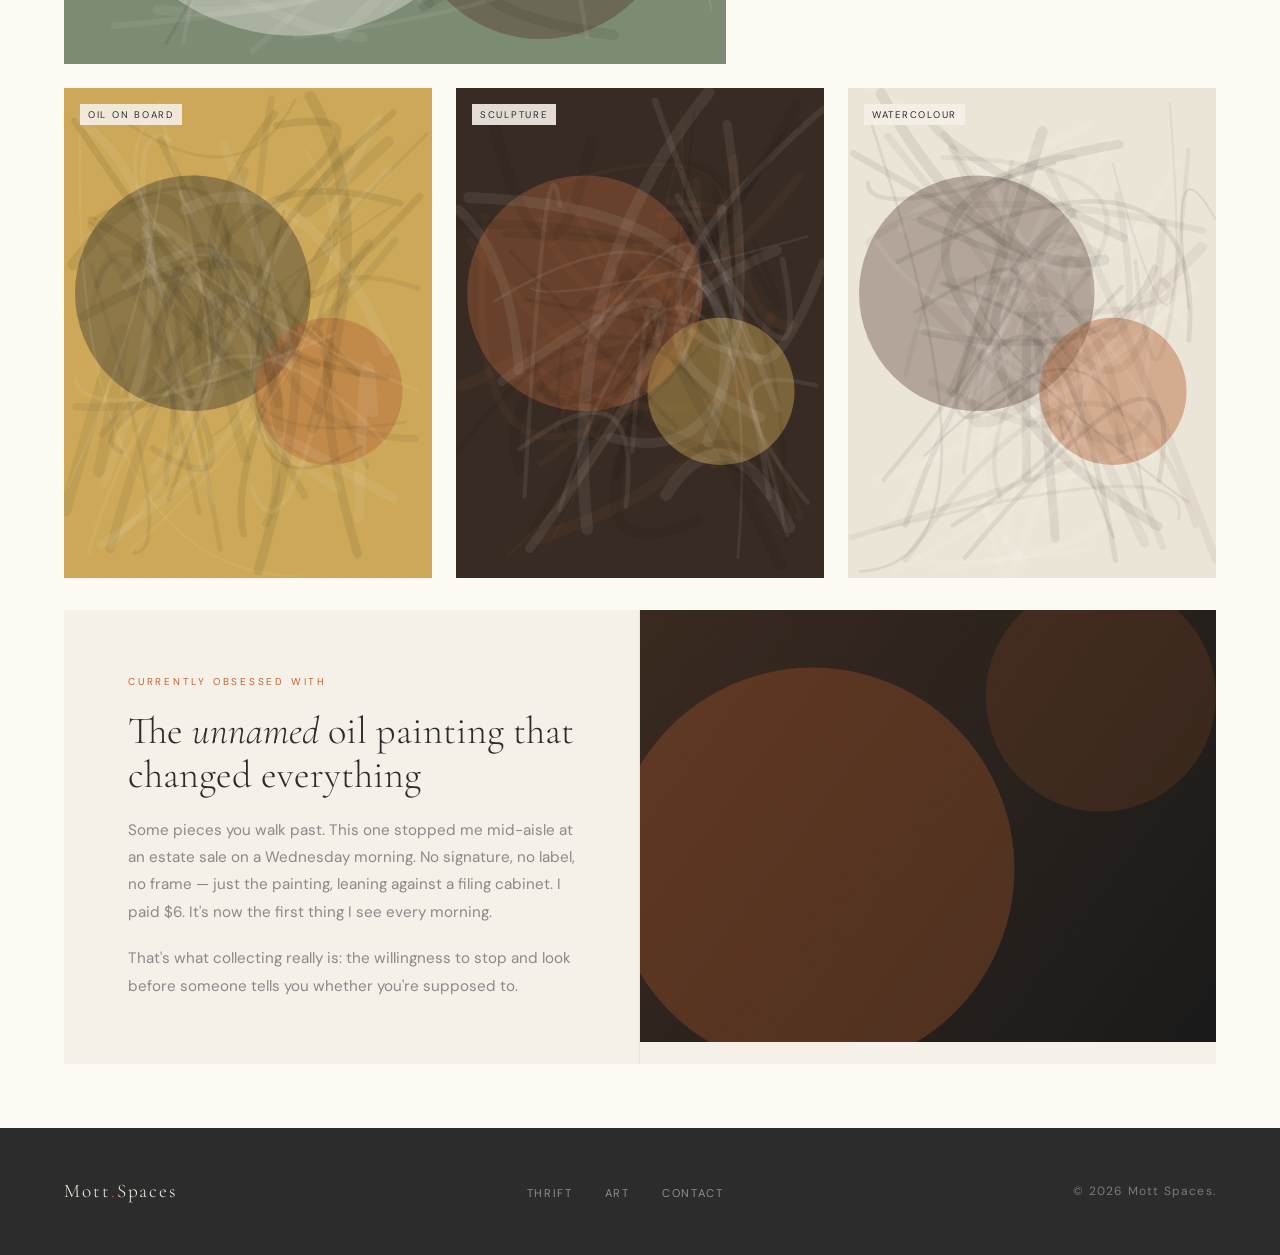
==== commit a5f9ccdf: "refactor: data-driven card system — add new cards in HTML only - cards.js: auto-renders canvas place" ====
--- a/art/index.html
+++ b/art/index.html
@@ -166,6 +166,7 @@
     <div class="gallery-wall">
 
       <div class="art-card lightbox-trigger reveal"
+        data-card="art"
         data-lb-canvas="ac1"
         data-lb-title="Untitled Figure Study"
         data-lb-meta="Oil on canvas · Estate Sale 2024">
@@ -179,6 +180,7 @@
       </div>
 
       <div class="art-card lightbox-trigger reveal reveal-delay-1"
+        data-card="art"
         data-lb-canvas="ac2"
         data-lb-title="Stoneware Vessel"
         data-lb-meta="Ceramic · Flea Market 2025">
@@ -192,6 +194,7 @@
       </div>
 
       <div class="art-card lightbox-trigger reveal reveal-delay-2"
+        data-card="art"
         data-lb-canvas="ac3"
         data-lb-title="Lithograph, Abstract"
         data-lb-meta="Print · Bins 2023">
@@ -205,6 +208,7 @@
       </div>
 
       <div class="art-card lightbox-trigger reveal reveal-delay-1"
+        data-card="art"
         data-lb-canvas="ac4"
         data-lb-title="Architectural Study, Rome"
         data-lb-meta="Photography · Gift 2022">
@@ -218,6 +222,7 @@
       </div>
 
       <div class="art-card lightbox-trigger reveal reveal-delay-2"
+        data-card="art"
         data-lb-canvas="ac5"
         data-lb-title="Hand-Woven Wall Piece"
         data-lb-meta="Textile · Maker's Market 2025">
@@ -231,6 +236,7 @@
       </div>
 
       <div class="art-card lightbox-trigger reveal reveal-delay-3"
+        data-card="art"
         data-lb-canvas="ac6"
         data-lb-title="Landscape Fragment"
         data-lb-meta="Oil on board · Value Village 2024">
@@ -244,6 +250,7 @@
       </div>
 
       <div class="art-card lightbox-trigger reveal"
+        data-card="art"
         data-lb-canvas="ac7"
         data-lb-title="Cast Iron Form"
         data-lb-meta="Sculpture · Industrial Auction 2023">
@@ -257,6 +264,7 @@
       </div>
 
       <div class="art-card lightbox-trigger reveal reveal-delay-1"
+        data-card="art"
         data-lb-canvas="ac8"
         data-lb-title="Interior, Morning Light"
         data-lb-meta="Watercolour · Artist Studio 2026">
@@ -286,7 +294,7 @@
           you whether you're supposed to.
         </p>
       </div>
-      <div class="art-spotlight-img">
+      <div class="art-spotlight-img" data-card="art-spotlight">
         <canvas id="ac-spot"></canvas>
       </div>
     </div>
@@ -305,6 +313,7 @@
   </footer>
 
   <script src="../assets/js/main.js"></script>
+  <script src="../assets/js/cards.js"></script>
   <script src="../assets/js/lightbox.js"></script>
   <script>
     // Art hero canvas — warm organic flow field
@@ -350,76 +359,6 @@
         ctx.globalAlpha=1; t++;
       })();
     })();
-
-    // Art card canvases — each a different MCM painting-like composition
-    const artCards = [
-      { id:'ac1', bg:'#EDE5D4', shapes:[{c:'#C4622D',x:.3,y:.4,r:.3},{c:'#5C3D2E',x:.7,y:.6,r:.2}] },
-      { id:'ac2', bg:'#2C2C2C', shapes:[{c:'#D4A843',x:.5,y:.5,r:.28},{c:'#C4622D',x:.75,y:.25,r:.12}] },
-      { id:'ac3', bg:'#7A8C6E', shapes:[{c:'#F5F0E8',x:.35,y:.55,r:.25},{c:'#D4A843',x:.65,y:.3,r:.15}] },
-      { id:'ac4', bg:'#1A1A1A', shapes:[{c:'#C4622D',x:.5,y:.5,r:.35},{c:'#D4A843',x:.2,y:.2,r:.1}] },
-      { id:'ac5', bg:'#F5F0E8', shapes:[{c:'#C4622D',x:.4,y:.5,r:.3},{c:'#7A8C6E',x:.75,y:.4,r:.2}] },
-      { id:'ac6', bg:'#5C3D2E', shapes:[{c:'#D4A843',x:.55,y:.45,r:.28},{c:'#F5F0E8',x:.25,y:.65,r:.15}] },
-      { id:'ac7', bg:'#3A3A3A', shapes:[{c:'#7A8C6E',x:.5,y:.5,r:.32},{c:'#C4622D',x:.8,y:.2,r:.12}] },
-      { id:'ac8', bg:'#EDE5D4', shapes:[{c:'#5C3D2E',x:.3,y:.6,r:.25},{c:'#C4622D',x:.7,y:.35,r:.2}] },
-    ];
-
-    function drawArtCard(cfg) {
-      const c = document.getElementById(cfg.id);
-      if (!c) return;
-      const ctx = c.getContext('2d');
-      const par = c.parentElement;
-      c.width  = par.offsetWidth  || 400;
-      c.height = par.offsetHeight || 500;
-      const W = c.width, H = c.height;
-      ctx.fillStyle = cfg.bg; ctx.fillRect(0,0,W,H);
-      cfg.shapes.forEach(s => {
-        ctx.globalAlpha = .35 + Math.random()*.2;
-        ctx.fillStyle = s.c;
-        ctx.beginPath(); ctx.arc(s.x*W, s.y*H, s.r*W, 0, Math.PI*2); ctx.fill();
-      });
-      // paint-like brushstroke texture
-      ctx.globalAlpha = .06;
-      for(let i=0;i<80;i++){
-        ctx.strokeStyle = ['#fff','#000','#C4622D'][i%3];
-        ctx.lineWidth = Math.random()*8+2;
-        ctx.beginPath();
-        ctx.moveTo(Math.random()*W, Math.random()*H);
-        ctx.quadraticCurveTo(Math.random()*W,Math.random()*H,Math.random()*W,Math.random()*H);
-        ctx.stroke();
-      }
-      ctx.globalAlpha=1;
-    }
-
-    function drawSpotlight(id) {
-      const c = document.getElementById(id);
-      if (!c) return;
-      const ctx = c.getContext('2d');
-      const par = c.parentElement;
-      c.width  = par.offsetWidth  || 600;
-      c.height = par.offsetHeight || 400;
-      const W = c.width, H = c.height;
-      const g = ctx.createLinearGradient(0,0,W,H);
-      g.addColorStop(0,'#3A2A20'); g.addColorStop(1,'#1A1A1A');
-      ctx.fillStyle=g; ctx.fillRect(0,0,W,H);
-      // layered shapes
-      [[.3,.5,.4,'#C4622D',.25],[.7,.4,.25,'#D4A843',.15],[.5,.7,.2,'#7A8C6E',.12]].forEach(([x,y,r,col,a])=>{
-        ctx.globalAlpha=a; ctx.fillStyle=col;
-        ctx.beginPath(); ctx.arc(x*W,y*H,r*W,0,Math.PI*2); ctx.fill();
-      });
-      ctx.globalAlpha=.05;
-      for(let i=0;i<100;i++){
-        ctx.strokeStyle='#fff'; ctx.lineWidth=Math.random()*6+1;
-        ctx.beginPath(); ctx.moveTo(Math.random()*W,Math.random()*H);
-        ctx.quadraticCurveTo(Math.random()*W,Math.random()*H,Math.random()*W,Math.random()*H);
-        ctx.stroke();
-      }
-      ctx.globalAlpha=1;
-    }
-
-    window.addEventListener('load', () => {
-      artCards.forEach(drawArtCard);
-      drawSpotlight('ac-spot');
-    });
   </script>
 </body>
 </html>
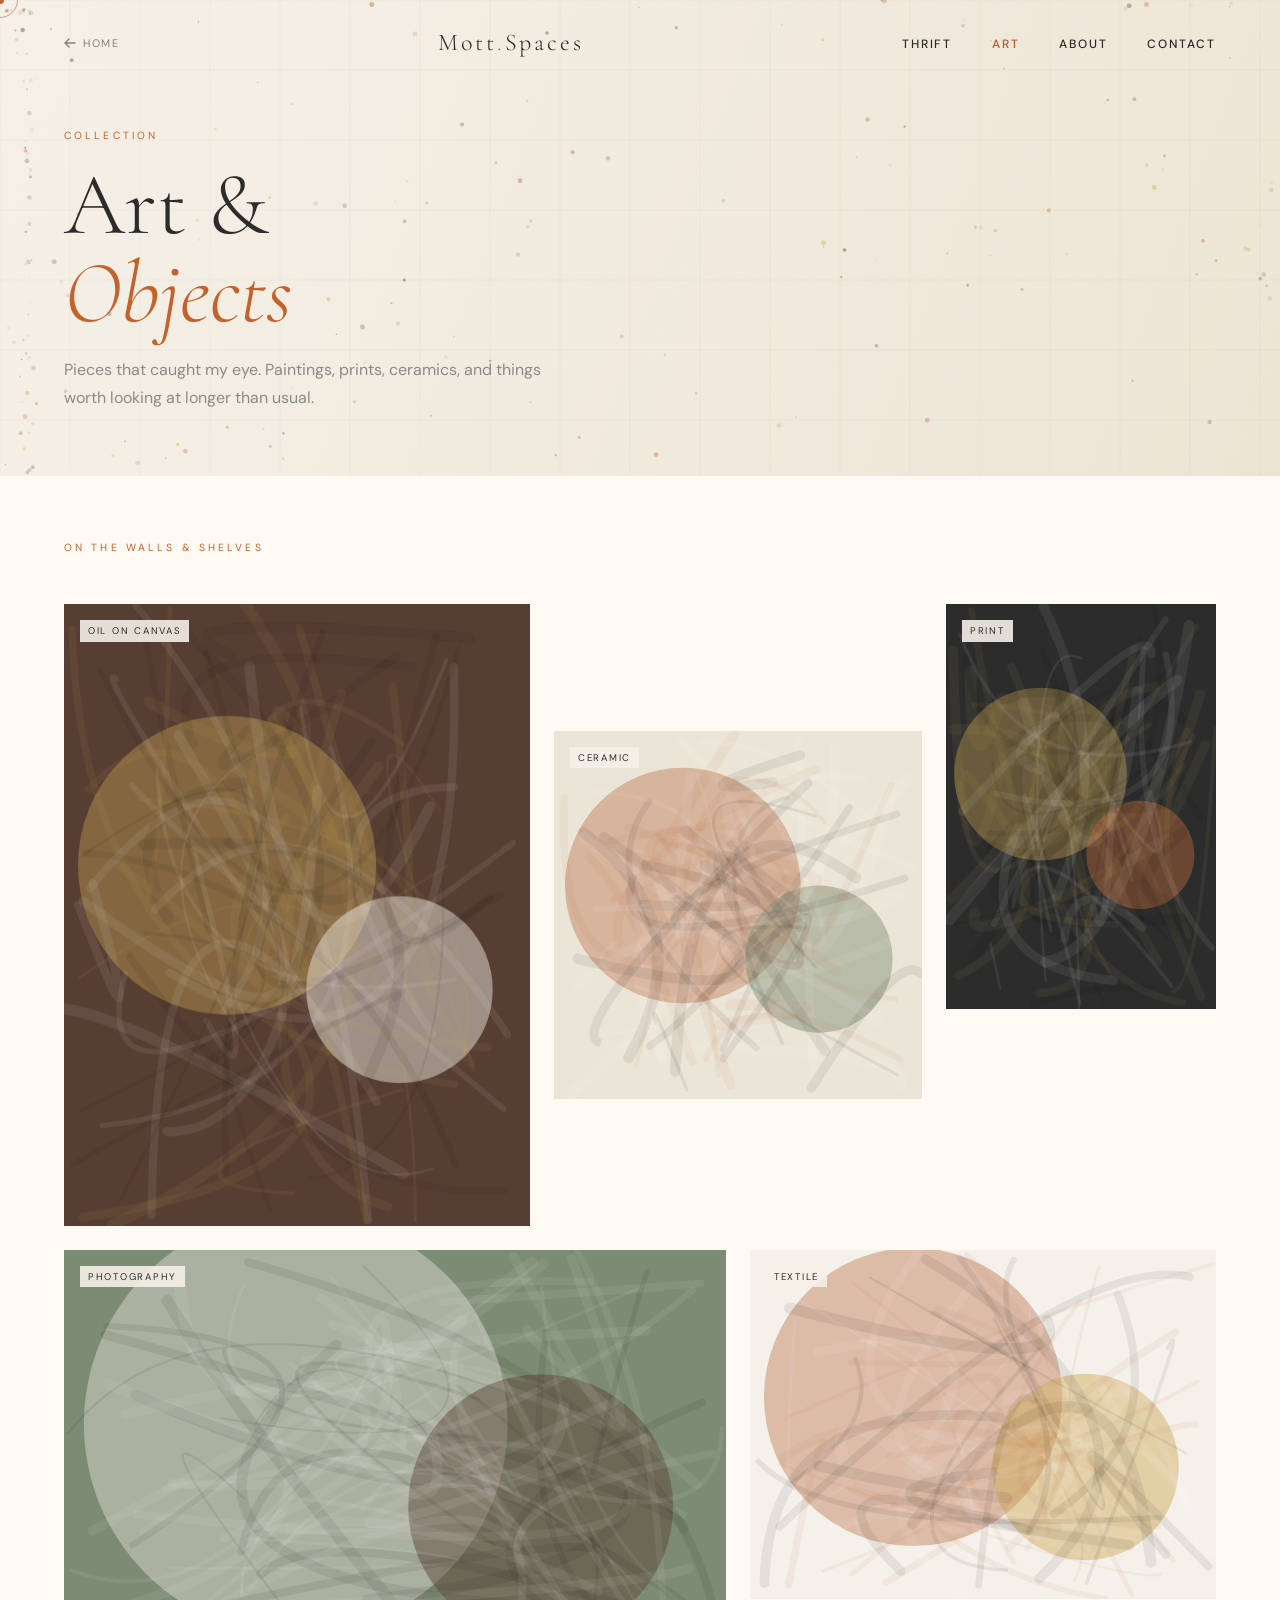
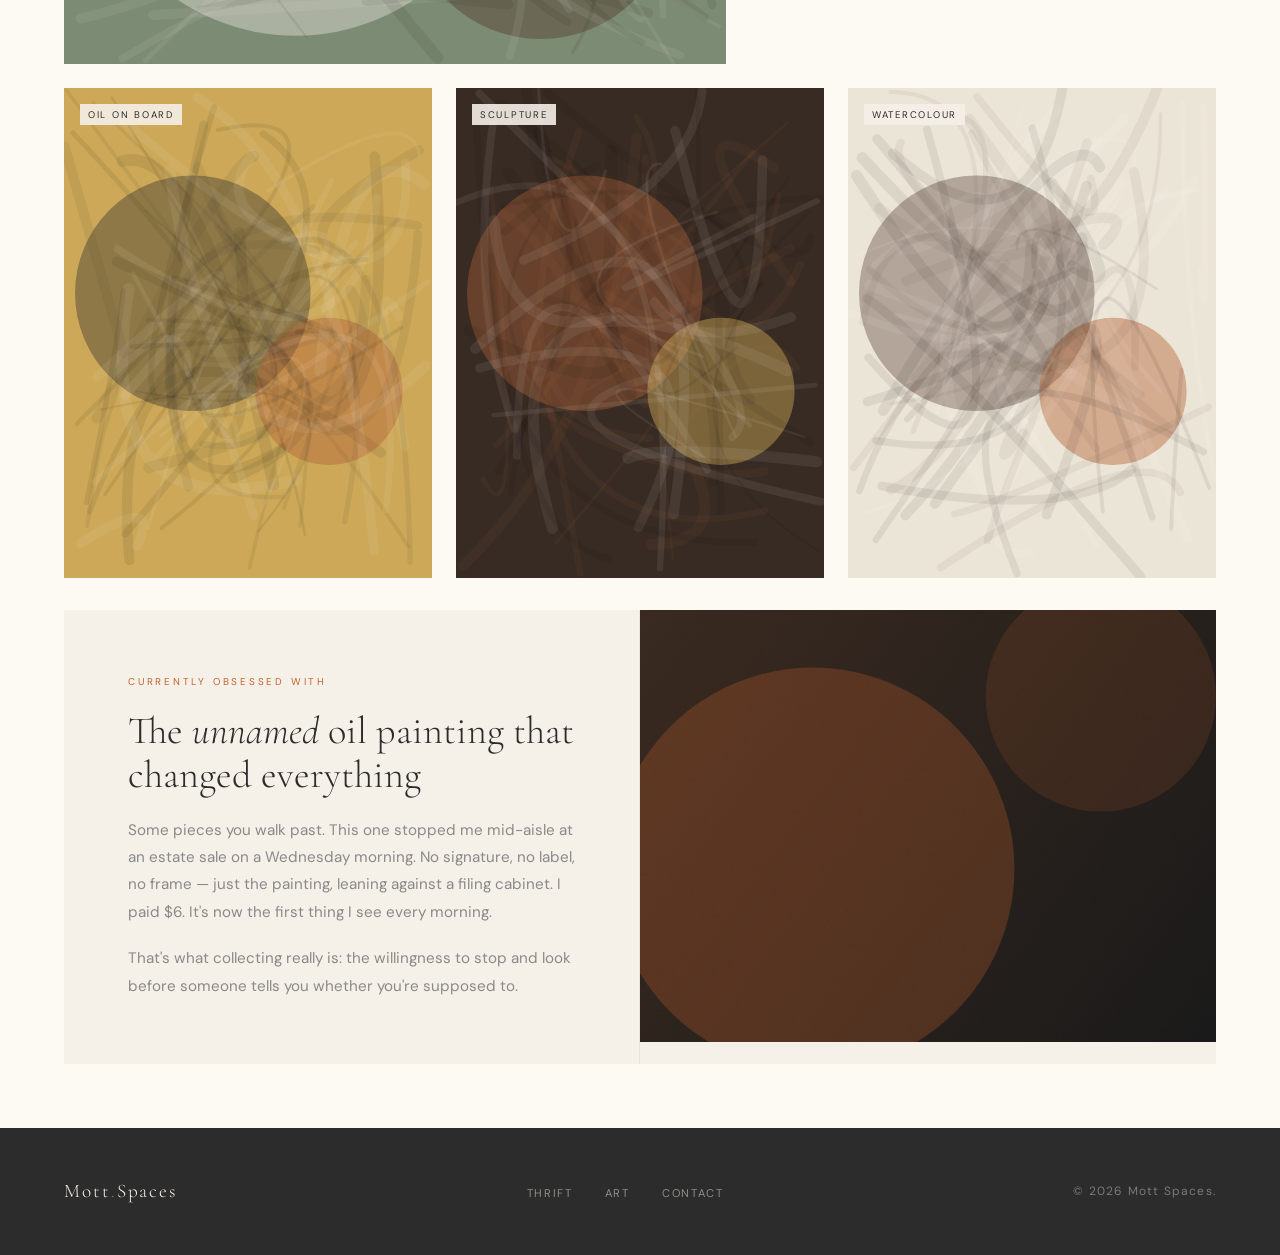
==== commit c455d706: "fix: logo links to /MottSpaces/ not / (GitHub Pages repo subfolder)" ====
--- a/art/index.html
+++ b/art/index.html
@@ -138,7 +138,7 @@
       <svg width="12" height="10" viewBox="0 0 12 10" fill="none"><path d="M11 5H1M5 1L1 5l4 4" stroke="currentColor" stroke-width="1.4" stroke-linecap="round" stroke-linejoin="round"/></svg>
       Home
     </a>
-    <a href="/" class="nav-logo">Mott<span>.</span>Spaces</a>
+    <a href="/MottSpaces/" class="nav-logo">Mott<span>.</span>Spaces</a>
     <ul class="nav-links">
       <li><a href="../thrift/index.html">Thrift</a></li>
       <li><a href="index.html" style="color:var(--terracotta)">Art</a></li>
